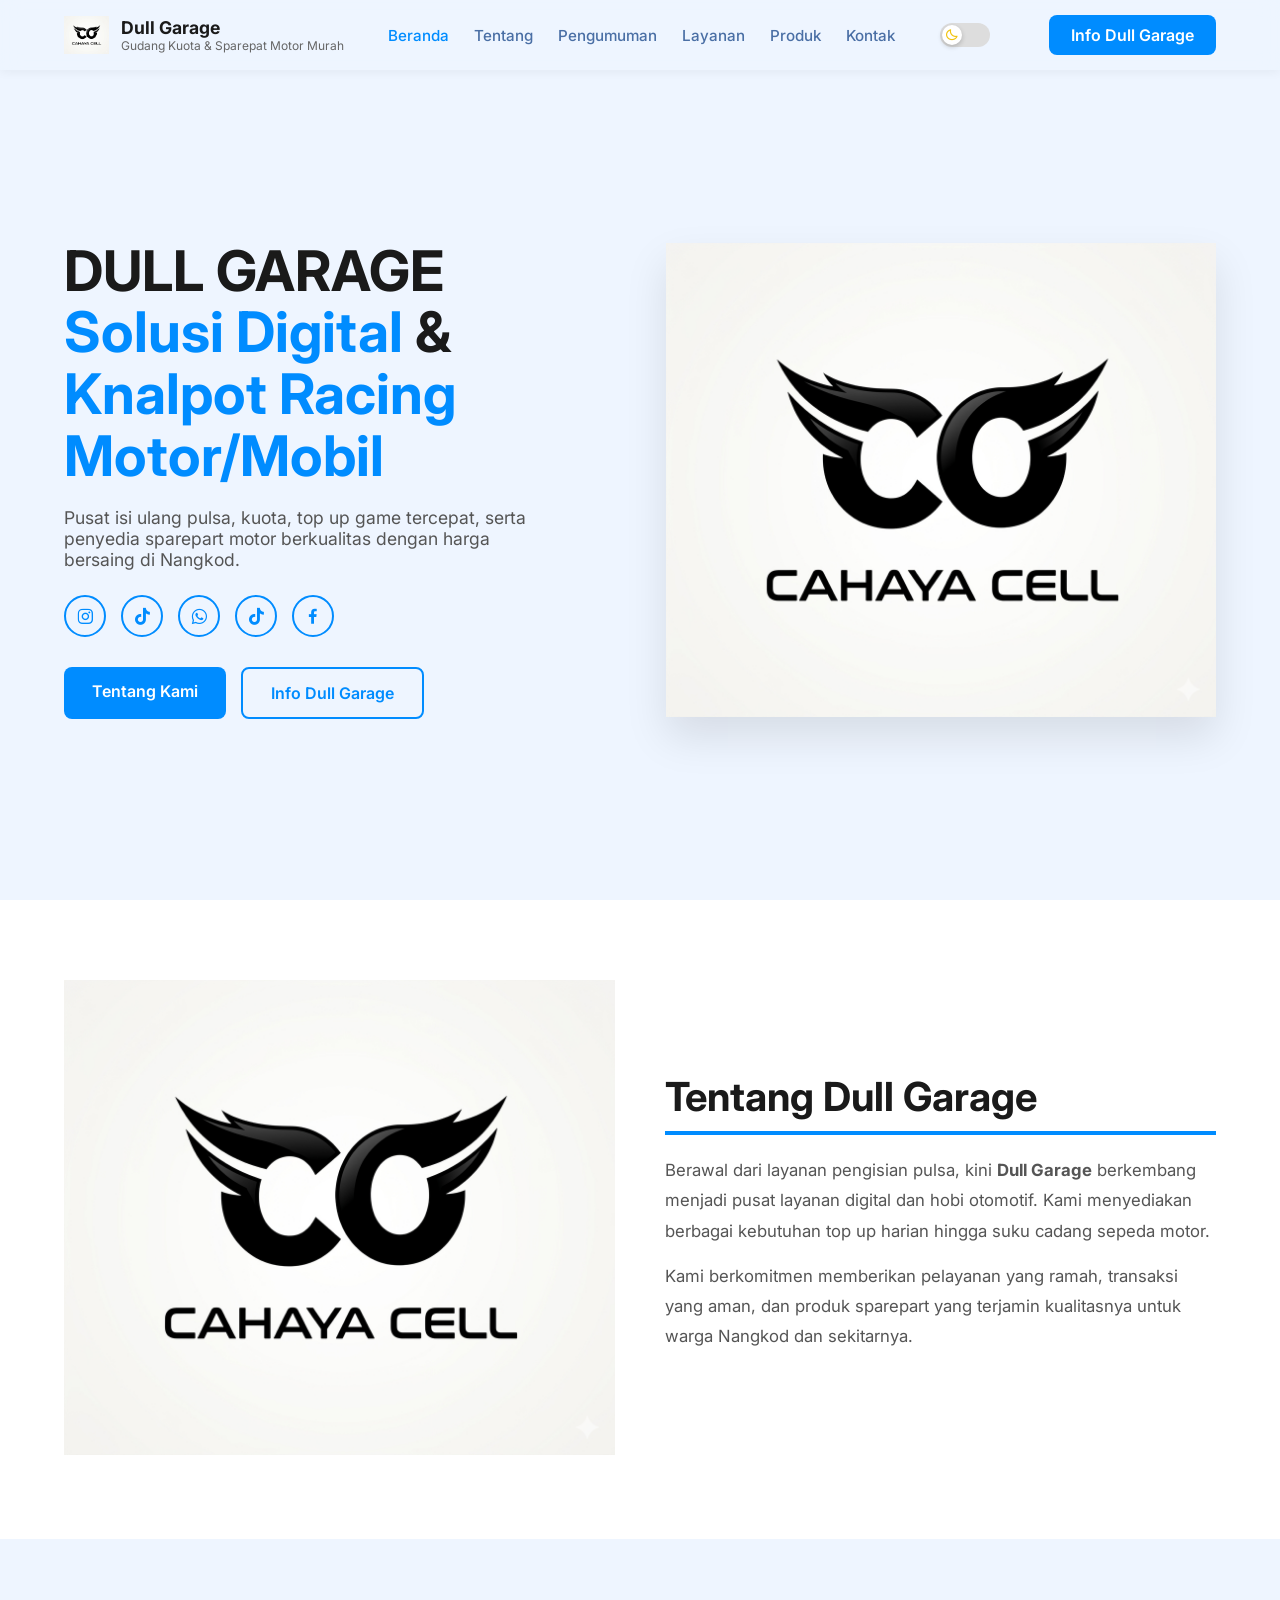
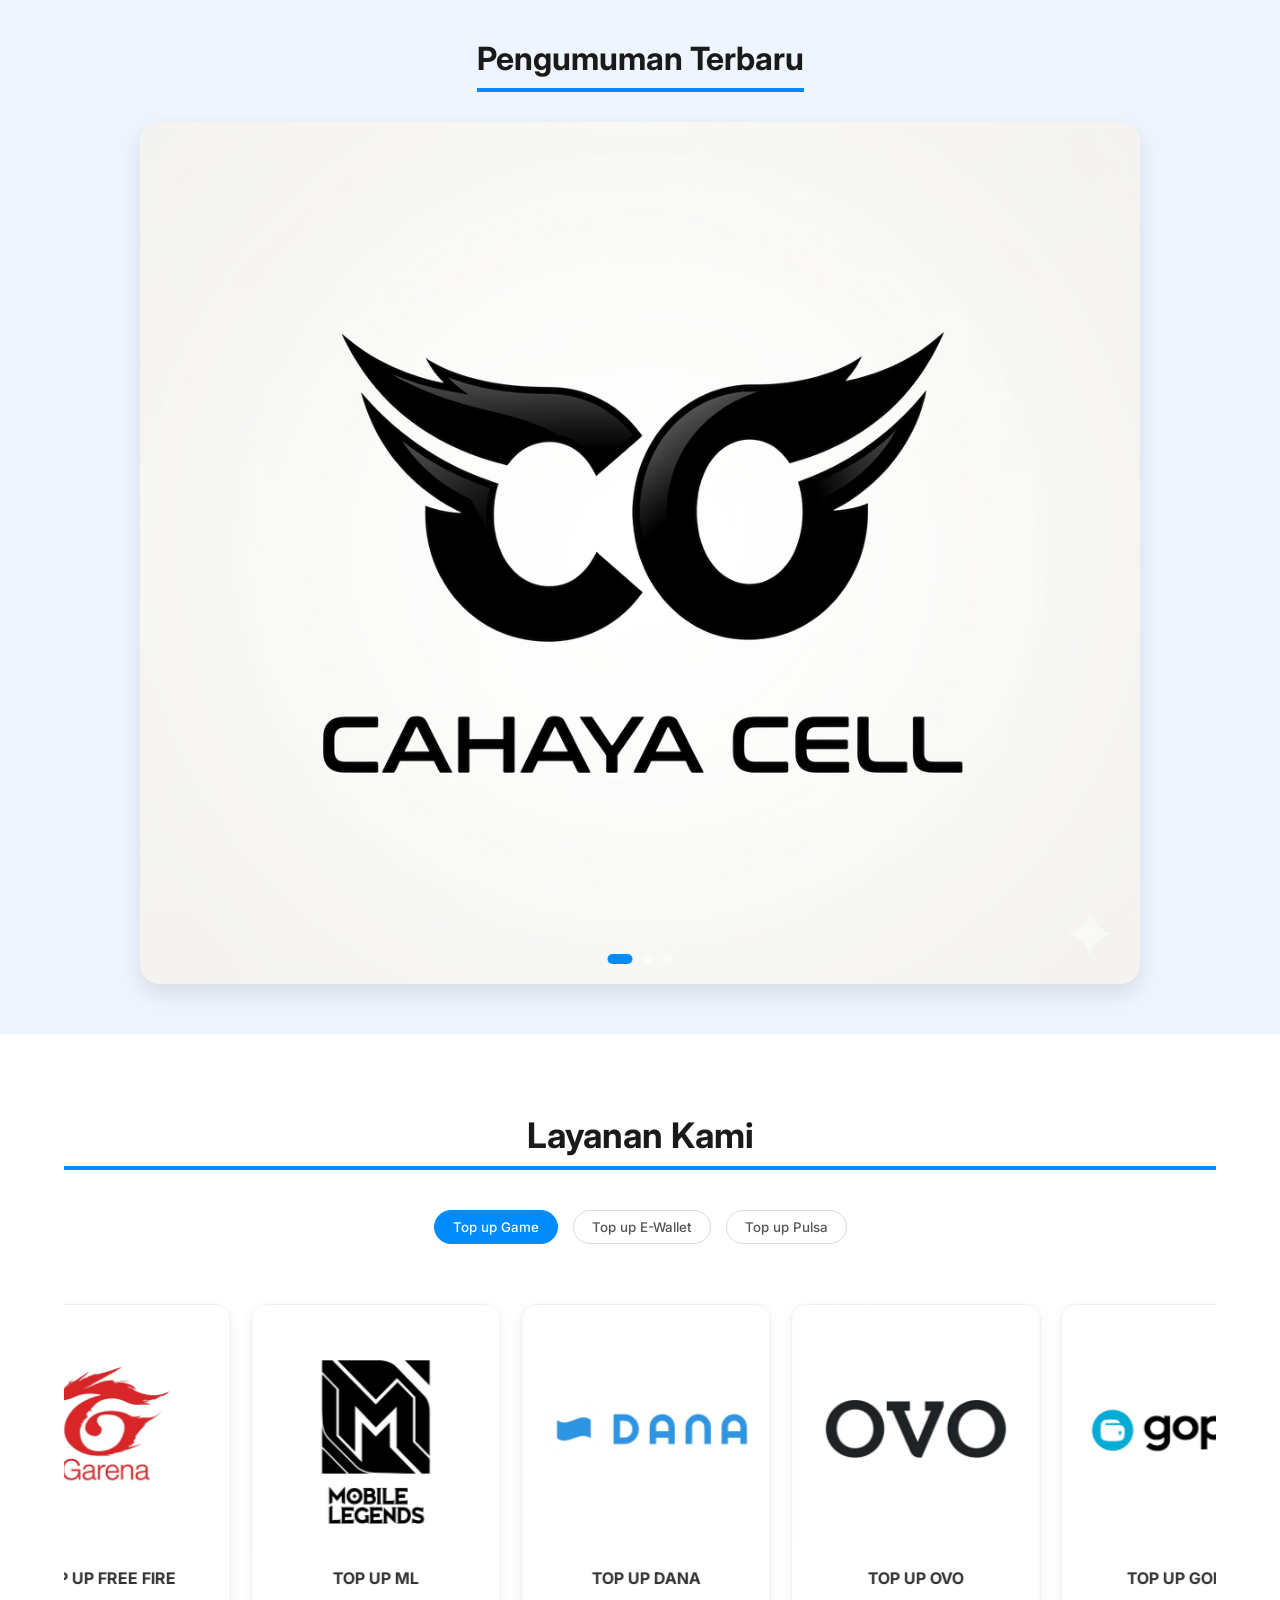
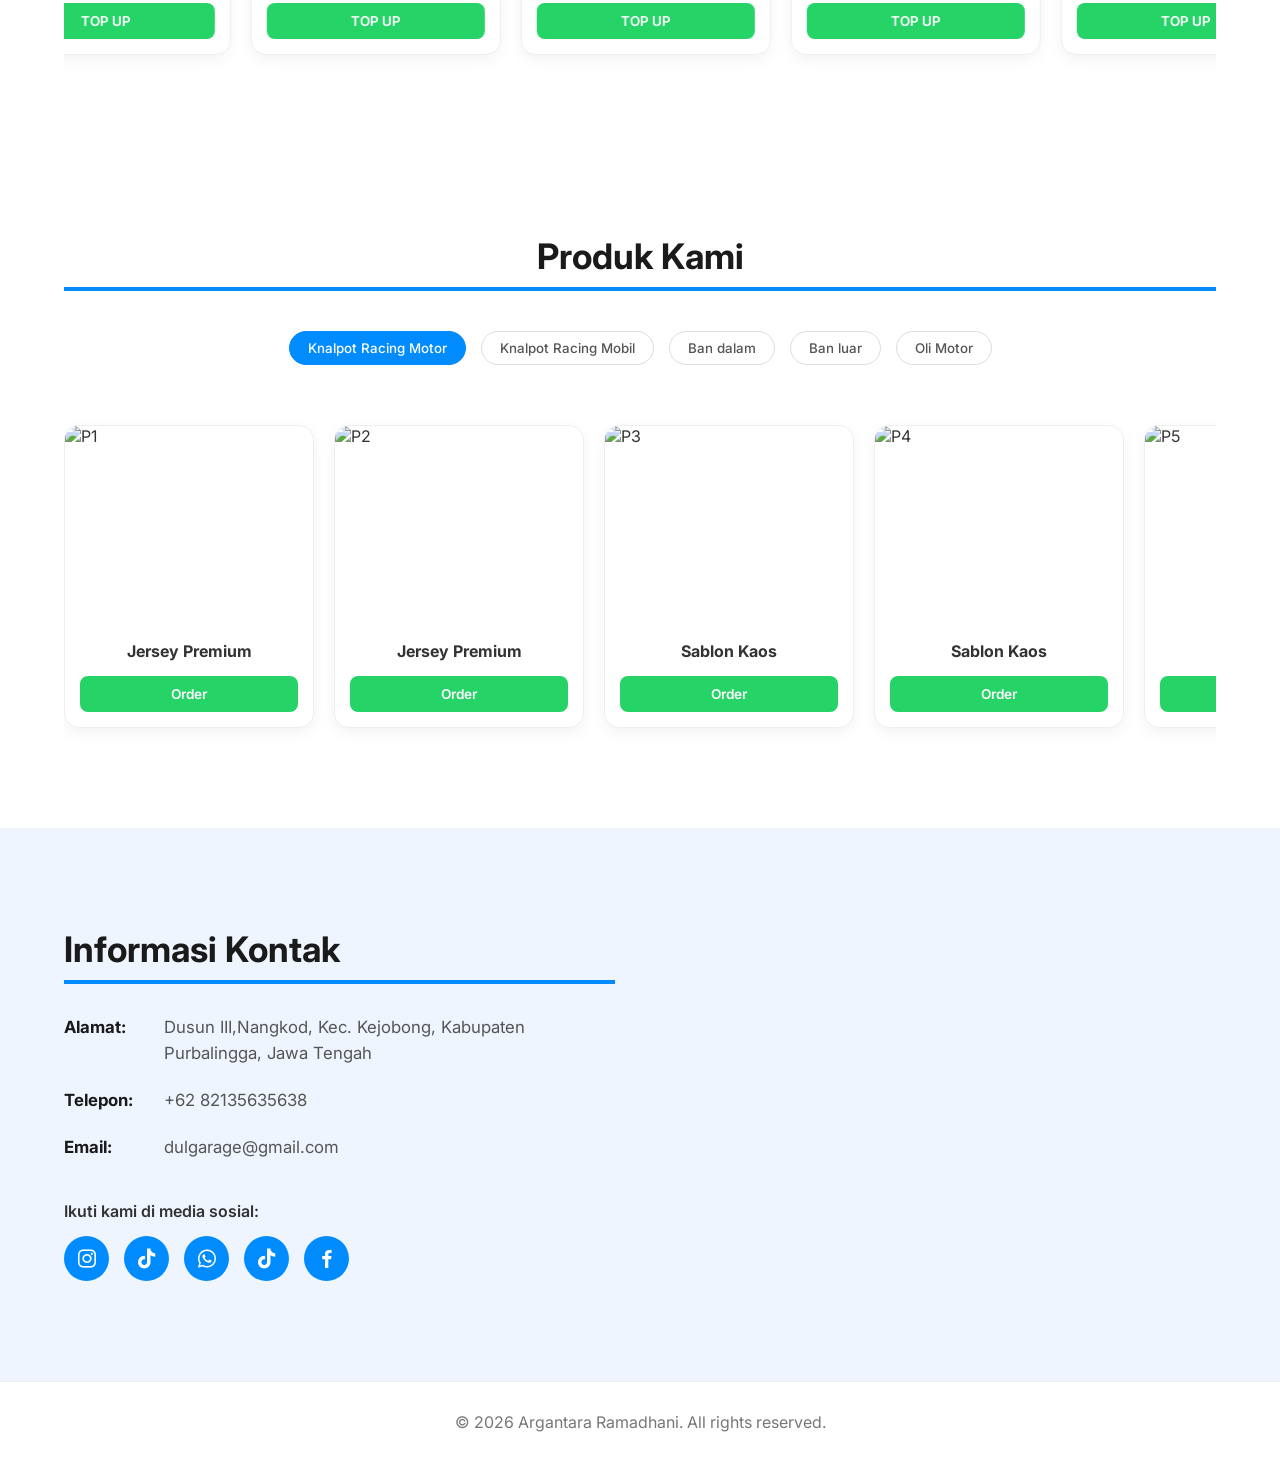
==== index.html @ ddc9682e "Add files via upload" ====
<!doctype html>
<html lang="id">
  <head>
    <meta charset="UTF-8" />
    <meta name="viewport" content="width=device-width, initial-scale=1.0" />
    <title>Dull Garage</title>
    <link rel="stylesheet" href="style.css" />
    <link rel="icon" href="img/logo-cc.png" />
    <link
      href="https://unpkg.com/boxicons@2.1.4/css/boxicons.min.css"
      rel="stylesheet"
    />
    <link
      href="https://fonts.googleapis.com/css2?family=Inter:wght@400;600;700&display=swap"
      rel="stylesheet"
    />
  </head>
  <body>
    <header class="header">
      <nav class="navbar">
        <div class="logo-section">
          <img src="img/logo-cc.png" alt="Logo" class="logo" />
          <div class="logo-text">
            <h1>Dull Garage</h1>
            <p>Gudang Kuota & Sparepat Motor Murah</p>
          </div>
        </div>

        <ul class="nav-links">
          <li><a href="#beranda" class="active">Beranda</a></li>
          <li><a href="#tentang">Tentang</a></li>
          <li><a href="#pengumuman">Pengumuman</a></li>
          <li><a href="#layanan">Layanan</a></li>
          <li><a href="#produk">Produk</a></li>
          <li><a href="#kontak">Kontak</a></li>
        </ul>
        <div class="theme-switch" id="theme-toggle">
          <i class="bx bx-moon moon-icon"></i>
          <i class="bx bx-sun sun-icon"></i>
        </div>
        <a href="#pengumuman" class="btn-spmb">Info Dull Garage</a>
        <div class="menu-icon"><i class="bx bx-menu"></i></div>
      </nav>
    </header>

    <main>
      <section id="beranda" class="hero">
        <div class="hero-content">
          <h2>
            DULL GARAGE <br />
            <span>Solusi Digital</span> & <br />
            <span>Knalpot Racing Motor/Mobil</span>
          </h2>
          <p>
            Pusat isi ulang pulsa, kuota, top up game tercepat, serta penyedia 
            sparepart motor berkualitas dengan harga bersaing di Nangkod.
          </p>

          <div class="home-sci">
            <a href="https://www.instagram.com/dull_garage07"
              ><i class="bx bxl-instagram"></i
            ></a>
            <a href="https://www.tiktok.com/@toko_bandull"
              ><i class="bx bxl-tiktok"></i
            ></a>
            <a href="https://wa.me/6285259497143"
              ><i class="bx bxl-whatsapp"></i
            ></a>
            <a href="https://www.tiktok.com/@tokosparepartdankanlpot"
              ><i class="bx bxl-tiktok"></i
            ></a>
            <a href="#"><i class="bx bxl-facebook"></i></a>
          </div>

          <div class="hero-btns">
            <a
              href="#tentang"
              class="btn-primary"
              style="text-decoration: none; display: inline-block"
              >Tentang Kami</a
            >
            <a
              href="#pengumuman"
              class="btn-outline"
              style="text-decoration: none; display: inline-block"
              >Info Dull Garage</a
            >
          </div>
        </div>
        <div class="hero-image">
          <img src="img/logo-cc.png" alt="Background Mayo" />
        </div>
      </section>

      <section id="tentang" class="about">
        <div class="about-container">
          <div class="about-img">
            <img src="img/logo-cc.png" alt="Tentang Mayo Store" />
          </div>
          <div class="about-text">
            <h3>Tentang Dull Garage</h3>
            <p>
              Berawal dari layanan pengisian pulsa, kini <strong>Dull Garage</strong> 
              berkembang menjadi pusat layanan digital dan hobi otomotif. Kami menyediakan 
              berbagai kebutuhan top up harian hingga suku cadang sepeda motor.
            </p>
            <p>
              Kami berkomitmen memberikan pelayanan yang ramah, transaksi yang aman, 
              dan produk sparepart yang terjamin kualitasnya untuk warga Nangkod dan sekitarnya.
            </p>
          </div>
        </div>
      </section>

      <section id="pengumuman" class="announcement">
        <div class="announcement-title">
          <h3>Pengumuman Terbaru</h3>
        </div>
        <div class="slider-container">
          <div class="slider-wrapper">
            <div class="slide">
              <img src="img/logo-cc.png" alt="Pengumuman 1" />
            </div>
            <div class="slide">
              <img src="img/logo-cc.png" alt="Pengumuman 2" />
            </div>
            <div class="slide">
              <img src="img/logo-cc.png" alt="Pengumuman 3" />
            </div>
          </div>
          <div class="slider-dots">
            <span class="dot active"></span>
            <span class="dot"></span>
            <span class="dot"></span>
          </div>
        </div>
      </section>

      <section id="layanan" class="products">
        <div class="product-title">
          <h3>Layanan Kami</h3>
        </div>

        <div class="product-nav">
          <button class="prod-link active">Top up Game</button>
          <button class="prod-link">Top up E-Wallet</button>
          <button class="prod-link">Top up Pulsa</button>
        </div>

        <div class="product-slider-container">
          <div class="product-wrapper" id="productWrapper">
            <div class="product-card">
              <div class="product-img">
                <img src="img/logo-ff.png" alt="Layanan1" />
              </div>
              <div class="product-info">
                <h4>TOP UP FREE FIRE</h4>
                <a href="top-up/top-up.html" class="btn-order"
                  >TOP UP</a
                >
              </div>
            </div>
            <div class="product-card">
              <div class="product-img">
                <img src="img/logo-ml.png" alt="Layanan2" />
              </div>
              <div class="product-info">
                <h4>TOP UP ML</h4>
                <a href="top-up/top-up.html" class="btn-order"
                  >TOP UP</a
                >
              </div>
            </div>
            <div class="product-card">
              <div class="product-img">
                <img src="img/logo-dana.png" alt="Layanan3" />
              </div>
              <div class="product-info">
                <h4>TOP UP DANA</h4>
                <a href="top-up/top-up.html" class="btn-order"
                  >TOP UP</a
                >
              </div>
            </div>
            <div class="product-card">
              <div class="product-img">
                <img src="img/logo-ovo.png" alt="Layanan4" />
              </div>
              <div class="product-info">
                <h4>TOP UP OVO</h4>
                <a href="top-up/top-up.html" class="btn-order"
                  >TOP UP</a
                >
              </div>
            </div>
            <div class="product-card">
              <div class="product-img">
                <img src="img/logo-gopay.png" alt="Layanan5" />
              </div>
              <div class="product-info">
                <h4>TOP UP GOPAY</h4>
                <a href="top-up/top-up.html" class="btn-order"
                  >TOP UP</a
                >
              </div>
            </div>
            <div class="product-card">
              <div class="product-img">
                <img src="img/logo-pulsa.png" alt="Layanan5" />
              </div>
              <div class="product-info">
                <h4>TOP UP PULSA</h4>
                <a href="top-up/top-up.html" class="btn-order"
                  >TOP UP</a
                >
              </div>
            </div>
          </div>
        </div>
      </section>

      <section id="produk" class="products">
        <div class="product-title">
          <h3>Produk Kami</h3>
        </div>

        <div class="product-nav">
          <button class="prod-link active">Knalpot Racing Motor</button>
          <button class="prod-link">Knalpot Racing Mobil</button>
          <button class="prod-link">Ban dalam</button>
          <button class="prod-link">Ban luar</button>
          <button class="prod-link">Oli Motor</button>
        </div>

        <div class="product-slider-container">
          <div class="product-wrapper" id="productWrapper">
            <div class="product-card">
              <div class="product-img">
                <img src="img/jersey-1.jpeg" alt="P1" />
              </div>
              <div class="product-info">
                <h4>Jersey Premium</h4>
                <a href="https://wa.me/6285259497143" class="btn-order"
                  >Order</a
                >
              </div>
            </div>
            <div class="product-card">
              <div class="product-img">
                <img src="img/jersey-2.jpeg" alt="P2" />
              </div>
              <div class="product-info">
                <h4>Jersey Premium</h4>
                <a href="https://wa.me/6285259497143" class="btn-order"
                  >Order</a
                >
              </div>
            </div>
            <div class="product-card">
              <div class="product-img">
                <img src="img/kaos-1.jpeg" alt="P3" />
              </div>
              <div class="product-info">
                <h4>Sablon Kaos</h4>
                <a href="https://wa.me/6285259497143" class="btn-order"
                  >Order</a
                >
              </div>
            </div>
            <div class="product-card">
              <div class="product-img">
                <img src="img/kaos-2.jpeg" alt="P4" />
              </div>
              <div class="product-info">
                <h4>Sablon Kaos</h4>
                <a href="https://wa.me/6285259497143" class="btn-order"
                  >Order</a
                >
              </div>
            </div>
            <div class="product-card">
              <div class="product-img">
                <img src="img/poster-1.jpeg" alt="P5" />
              </div>
              <div class="product-info">
                <h4>Edit Poster</h4>
                <a href="https://wa.me/6285259497143" class="btn-order"
                  >Order</a
                >
              </div>
            </div>
          </div>
        </div>
      </section>

      <section id="kontak" class="contact">
        <div class="contact-container">
          <div class="contact-info">
            <h3>Informasi Kontak</h3>
            <div class="info-grid">
              <div class="info-item">
                <span class="label">Alamat:</span>
                <span class="desc"
                  >Dusun III,Nangkod, Kec. Kejobong, Kabupaten Purbalingga, Jawa Tengah</span
                >
              </div>
              <div class="info-item">
                <span class="label">Telepon:</span>
                <span class="desc">+62 82135635638</span>
              </div>
              <div class="info-item">
                <span class="label">Email:</span>
                <span class="desc">dulgarage@gmail.com</span>
              </div>
            </div>

            <div class="contact-social">
              <p>Ikuti kami di media sosial:</p>
              <div class="social-links">
                <a href="https://www.instagram.com/dull_garage07"
                  ><i class="bx bxl-instagram"></i
                ></a>
                <a href="https://www.tiktok.com/@toko_bandull"
                  ><i class="bx bxl-tiktok"></i
                ></a>
                <a href="https://wa.me/6285259497143"
                  ><i class="bx bxl-whatsapp"></i
                ></a>
                <a href="https://www.tiktok.com/@tokosparepartdankanlpot"
                  ><i class="bx bxl-tiktok"></i
                ></a>
                <a href="#"><i class="bx bxl-facebook"></i></a>
              </div>
            </div>
          </div>

          <div class="contact-map">
            <iframe
              src="https://www.google.com/maps/embed?pb=!1m18!1m12!1m3!1d245.33847205376387!2d109.5319864674867!3d-7.380141099700997!2m3!1f0!2f0!3f0!3m2!1i1024!2i768!4f13.1!3m3!1m2!1s0x2e6555005623bab3%3A0xa676f20c120b4a32!2sCAHAYA%20CELL%20NANGKOD!5e1!3m2!1sid!2sid!4v1774603324003!5m2!1sid!2sid"
              width="100%"
              height="300"
              style="border: 0; border-radius: 15px"
              allowfullscreen=""
              loading="lazy"
            >
            </iframe>
          </div>
        </div>
      </section>

      <footer class="footer">
        <p>&copy; 2026 Argantara Ramadhani. All rights reserved.</p>
      </footer>
    </main>

    <script src="script.js"></script>
  </body>
</html>
---- style.css ----
:root {
  --main-color: #008cff;
  --bg-color: #eef5ff;
  --text-color: #333;
  --white: #ffffff;
}

* {
  margin: 0;
  padding: 0;
  box-sizing: border-box;
  font-family: "Inter", sans-serif;
  scroll-behavior: smooth;
}

body {
  background-color: var(--bg-color);
  color: var(--text-color);
  overflow-x: hidden;
}

.header {
  position: fixed;
  top: 0;
  left: 0;
  width: 100%;
  background: rgba(238, 245, 255, 0.95);
  backdrop-filter: blur(10px);
  z-index: 1000;
  box-shadow: 0 2px 10px rgba(0, 0, 0, 0.05);
}

.navbar {
  display: flex;
  justify-content: space-between;
  align-items: center;
  padding: 15px 5%;
}

.logo-section {
  display: flex;
  align-items: center;
  gap: 12px;
}

.logo {
  width: 45px;
}

.logo-text h1 {
  font-size: 1.1rem;
  color: #1a1a1a;
}
.logo-text p {
  font-size: 0.75rem;
  color: #666;
}

.nav-links {
  display: flex;
  list-style: none;
  gap: 25px;
}

.nav-links a {
  text-decoration: none;
  color: #4a6fa5;
  font-size: 0.95rem;
  font-weight: 500;
  transition: 0.3s;
}

.nav-links a:hover,
.nav-links a.active {
  color: var(--main-color);
}

.btn-spmb {
  background-color: var(--main-color);
  color: white;
  padding: 10px 22px;
  border-radius: 8px;
  text-decoration: none;
  font-weight: 600;
  transition: 0.3s;
}

.menu-icon {
  display: none;
  font-size: 30px;
  cursor: pointer;
}

.hero {
  display: flex;
  align-items: center;
  padding: 120px 5% 60px;
  min-height: 100vh;
  gap: 30px;
}

.hero-content {
  flex: 1;
}

.hero-content h2 {
  font-size: clamp(2rem, 5vw, 3.5rem);
  line-height: 1.1;
  color: #1a1a1a;
  margin-bottom: 20px;
}

.hero-content h2 span {
  color: var(--main-color);
}

.hero-content p {
  color: #555;
  margin-bottom: 25px;
  font-size: 1.1rem;
  max-width: 500px;
}

.home-sci {
  display: flex;
  gap: 15px;
  margin-bottom: 30px;
}

.home-sci a {
  display: inline-flex;
  justify-content: center;
  align-items: center;
  width: 42px;
  height: 42px;
  background: transparent;
  border: 2px solid var(--main-color);
  border-radius: 50%;
  font-size: 20px;
  color: var(--main-color);
  transition: 0.5s;
  text-decoration: none;
}

.home-sci a:hover {
  background: var(--main-color);
  color: var(--white);
  box-shadow: 0 0 15px var(--main-color);
}

.hero-btns {
  display: flex;
  gap: 15px;
}

.btn-primary,
.btn-outline {
  padding: 14px 28px;
  border-radius: 8px;
  cursor: pointer;
  font-weight: 600;
  transition: 0.3s;
}

.btn-primary {
  background: var(--main-color);
  color: white;
  border: none;
}

.btn-outline {
  background: transparent;
  border: 2px solid var(--main-color);
  color: var(--main-color);
}

.hero-image {
  flex: 1;
  display: flex;
  justify-content: flex-end;
  align-items: center;
}

.hero-image img {
  width: 100%;
  max-width: 550px;
  height: auto;
  object-fit: contain;
  box-shadow: 0 20px 40px rgba(0, 0, 0, 0.1);
  /* border-radius: 15px; */
}

@media (min-width: 1400px) {
  .hero-image img {
    max-width: 600px; 
  }
}

@media (max-width: 992px) {
  .hero-image {
    justify-content: center; 
    width: 100%;
    margin-top: 20px;
  }
  
  .hero-image img {
    max-width: 90%; 
  }
}
.about {
  padding: 80px 5%;
  background: var(--white);
}

.about-container {
  display: flex;
  align-items: center;
  gap: 50px;
  max-width: 1200px;
  margin: 0 auto;
}

.about-img {
  flex: 1;
}
.about-img img {
  width: 100%;
  height: auto;
  object-fit: cover;
  /* border-radius: 20px; */
}

.about-text {
  flex: 1;
}
.about-text h3 {
  font-size: 2.5rem;
  color: #1a1a1a;
  margin-bottom: 20px;
  position: relative;
}

.about-text h3::after {
  content: "";
  display: block;
  width: auto;
  height: 4px;
  background: var(--main-color);
  margin-top: 10px;
}

.about-text p {
  font-size: 1.05rem;
  line-height: 1.8;
  color: #555;
  margin-bottom: 15px;
}

.announcement {
  padding: 100px 5% 50px;
  background-color: var(--bg-color);
}

.announcement-title {
  text-align: center;
  margin-bottom: 30px;
}

.announcement-title h3 {
  font-size: 2rem;
  color: #1a1a1a;
  position: relative;
  display: inline-block;
}

.announcement-title h3::after {
  content: "";
  display: block;
  width: auto;
  height: 4px;
  background: var(--main-color);
  margin: 10px auto 0;
}

.slider-container {
  position: relative;
  max-width: 1000px;
  margin: 0 auto;
  overflow: hidden;
  border-radius: 20px;
  box-shadow: 0 10px 25px rgba(0, 0, 0, 0.1);
  cursor: grab;
}

.slider-container:active {
  cursor: grabbing;
}

.slider-wrapper {
  display: flex;
  transition: transform 0.5s ease-out;
}

.slide {
  min-width: 100%;
  user-select: none;
}

.slide img {
  width: 100%;
  height: auto;
  display: block;
  object-fit: cover;
}

.slider-dots {
  position: absolute;
  bottom: 20px;
  left: 50%;
  transform: translateX(-50%);
  display: flex;
  gap: 10px;
}

.dot {
  width: 10px;
  height: 10px;
  background: rgba(255, 255, 255, 0.5);
  border-radius: 50%;
  cursor: pointer;
  transition: 0.3s;
}

.dot.active {
  background: var(--main-color);
  width: 25px;
  border-radius: 10px;
}

.products {
  padding: 80px 5%;
  background-color: var(--white);
}

.product-title {
  text-align: center;
  margin-bottom: 40px;
}

.product-title h3 {
  font-size: 2.2rem;
  color: #1a1a1a;
}

.product-title h3::after {
  content: "";
  display: block;
  width: auto;
  height: 4px;
  background: var(--main-color);
  margin-top: 10px;
}

.product-nav {
  display: flex;
  justify-content: center;
  gap: 15px;
  flex-wrap: wrap;
  margin-bottom: 40px;
}

.prod-link {
  padding: 8px 18px;
  border: 1px solid #ddd;
  background: transparent;
  border-radius: 20px;
  cursor: pointer;
  font-weight: 500;
  transition: 0.3s;
  color: #555;
}

.prod-link.active,
.prod-link:hover {
  background: var(--main-color);
  color: white;
  border-color: var(--main-color);
}

.product-slider-container {
  overflow: hidden;
  width: 100%;
  position: relative;
  padding: 20px 0;
  cursor: grab;
}

.product-wrapper {
  display: flex;
  gap: 20px;
  width: max-content;
  will-change: transform;
  user-select: none;
  -webkit-user-drag: none;
}

.product-card {
  flex: 0 0 250px;
  background: var(--white);
  border-radius: 15px;
  box-shadow: 0 5px 15px rgba(0, 0, 0, 0.05);
  overflow: hidden;
  border: 1px solid #eee;
}

.product-wrapper.moving {
  transition: none;
}
.product-img {
  width: 100%;
  height: auto;
  min-height: 200px;
}

.product-img img {
  width: 100%;
  height: 100%;
  object-fit: cover;
  display: block;
}

.product-info {
  padding: 15px;
  text-align: center;
}

.product-info h4 {
  margin-bottom: 15px;
  font-size: 1rem;
  color: #333;
}

.btn-order {
  display: flex;
  align-items: center;
  justify-content: center;
  gap: 8px;
  background: #25d366;
  color: white;
  text-decoration: none;
  padding: 10px;
  border-radius: 8px;
  font-size: 0.85rem;
  font-weight: 600;
  transition: 0.3s;
}

.btn-order:hover {
  background: #128c7e;
  transform: translateY(-2px);
}

@media (max-width: 1200px) {
  .product-card {
    flex: 0 0 250px;
  }
}

@media (max-width: 768px) {
  .product-card {
    flex: 0 0 220px;
    margin-right: 10px;
  }

  .product-img {
    min-height: 180px;
  }

  .product-title h3 {
    font-size: 1.8rem;
  }

  .product-nav {
    gap: 10px;
  }

  .prod-link {
    font-size: 0.85rem;
    padding: 6px 14px;
  }
}

@media (max-width: 480px) {
  .product-card {
    flex: 0 0 200px;
  }

  .products {
    padding: 60px 3%;
  }
}
.contact {
  padding: 100px 5%;
  background-color: var(--bg-color);
}

.contact-container {
  max-width: 1200px;
  margin: 0 auto;
  display: grid;
  grid-template-columns: 1fr 1fr;
  gap: 50px;
  align-items: start;
}

.contact-info h3 {
  font-size: 2.2rem;
  color: #1a1a1a;
  margin-bottom: 30px;
  position: relative;
}

.contact-info h3::after {
  content: "";
  display: block;
  width: auto;
  height: 4px;
  background: var(--main-color);
  margin-top: 10px;
}

.info-grid {
  display: flex;
  flex-direction: column;
  gap: 20px;
}

.info-item {
  display: flex;
  align-items: flex-start;
  font-size: 1.05rem;
  line-height: 1.6;
}

.info-item .label {
  font-weight: 700;
  color: #1a1a1a;
  min-width: 100px; 
  flex-shrink: 0;
}

.info-item .desc {
  color: #555;
}

.contact-social {
  margin-top: 40px;
}

.contact-social p {
  font-weight: 600;
  margin-bottom: 15px;
}

.social-links {
  display: flex;
  gap: 15px;
}

.social-links a {
  font-size: 24px;
  color: var(--white);
  background: var(--main-color);
  width: 45px;
  height: 45px;
  display: flex;
  align-items: center;
  justify-content: center;
  border-radius: 50%;
  transition: 0.3s;
  text-decoration: none;
}

.social-links a:hover {
  transform: translateY(-5px);
  box-shadow: 0 5px 15px rgba(255, 0, 0, 0.3);
}

.footer {
  padding: 30px 5%;
  text-align: center;
  background: var(--white);
  color: #777;
  border-top: 1px solid #eee;
}

@media (max-width: 992px) {
  .contact-container {
    grid-template-columns: 1fr;
  }

  .contact-map {
    order: 1;
  }
}

@media (max-width: 992px) {
  .btn-spmb {
    display: none;
  }
  .menu-icon {
    display: block;
  }

  .nav-links {
    display: flex;
    flex-direction: column;
    position: absolute;
    top: 100%; 
    left: 0;
    width: 100%;
    background: rgba(238, 245, 255, 0.98);
    backdrop-filter: blur(10px);
    gap: 0;
    text-align: center;
    max-height: 0; 
    overflow: hidden;
    transition: max-height 0.4s ease-in-out;
    box-shadow: 0 10px 10px rgba(0, 0, 0, 0.05);
  }

  .nav-links.active {
    max-height: 500px;
    padding-bottom: 20px;
  }

  .nav-links li {
    width: 100%;
  }

  .nav-links a {
    display: block;
    padding: 15px 0;
    border-bottom: 1px solid rgba(0, 0, 0, 0.05);
  }

  .hero,
  .about-container {
    flex-direction: column;
    text-align: center;
  }
  .hero-content,
  .about-text {
    display: flex;
    flex-direction: column;
    align-items: center;
  }
  .home-sci,
  .hero-btns {
    justify-content: center;
  }
  .hero-image {
    order: -1;
  }
}

[data-theme="dark"] {
    --bg-color: #121212;
    --text-color: #e0e0e0;
    --white: #1e1e1e;
    --header-bg: rgba(18, 18, 18, 0.95);
    --card-border: #333;
}

.theme-switch {
    width: 50px;
    height: 24px;
    background: #ddd;
    border-radius: 20px;
    position: relative;
    cursor: pointer;
    display: flex;
    align-items: center;
    justify-content: space-between;
    padding: 0 5px;
    transition: 0.3s;
    margin-right: 15px; 
}

.theme-switch i {
    font-size: 14px;
    z-index: 1;
    transition: 0.3s;
}

.sun-icon { color: #f1c40f; opacity: 0; }
.moon-icon { color: #f1c40f; }

.theme-switch::before {
    content: '';
    position: absolute;
    width: 20px;
    height: 20px;
    background: white;
    border-radius: 50%;
    top: 2px;
    left: 2px;
    transition: 0.3s;
    box-shadow: 0 2px 5px rgba(0,0,0,0.2);
}

[data-theme="dark"] .theme-switch { background: var(--main-color); }
[data-theme="dark"] .theme-switch::before { left: 28px; }
[data-theme="dark"] .sun-icon { opacity: 1; }
[data-theme="dark"] .moon-icon { opacity: 0; }

[data-theme="dark"] .header { background: var(--header-bg); }
[data-theme="dark"] .logo-text h1, 
[data-theme="dark"] .hero-content h2,
[data-theme="dark"] .about-text h3,
[data-theme="dark"] .announcement-title h3,
[data-theme="dark"] .product-title h3,
[data-theme="dark"] .contact-info h3,
[data-theme="dark"] .product-info h4 { color: #fff; }

[data-theme="dark"] .hero-content p,
[data-theme="dark"] .about-text p,
[data-theme="dark"] .info-item .desc,
[data-theme="dark"] .footer { color: #bbb; }

[data-theme="dark"] .product-card { background: #252525; border-color: #333; }
[data-theme="dark"] .prod-link { color: #ccc; border-color: #444; }

[data-theme="dark"] .info-item .label {
    color: #ffffff; 
}

[data-theme="dark"] .info-item .desc {
    color: #cccccc; 
}

@media (max-width: 992px) {
    [data-theme="dark"] .nav-links {
        background: rgba(30, 30, 30, 0.98); 
        box-shadow: 0 10px 10px rgba(0, 0, 0, 0.3);
    }

    [data-theme="dark"] .nav-links a {
        color: #e0e0e0;
        border-bottom: 1px solid rgba(255, 255, 255, 0.05);
    }
    
    [data-theme="dark"] .menu-icon {
        color: #ffffff; 
    }
}

[data-theme="dark"] .logo-text p {
    color: #aaa;
}


@media (max-width: 992px) {
    .theme-switch { margin-right: 10px; }
}
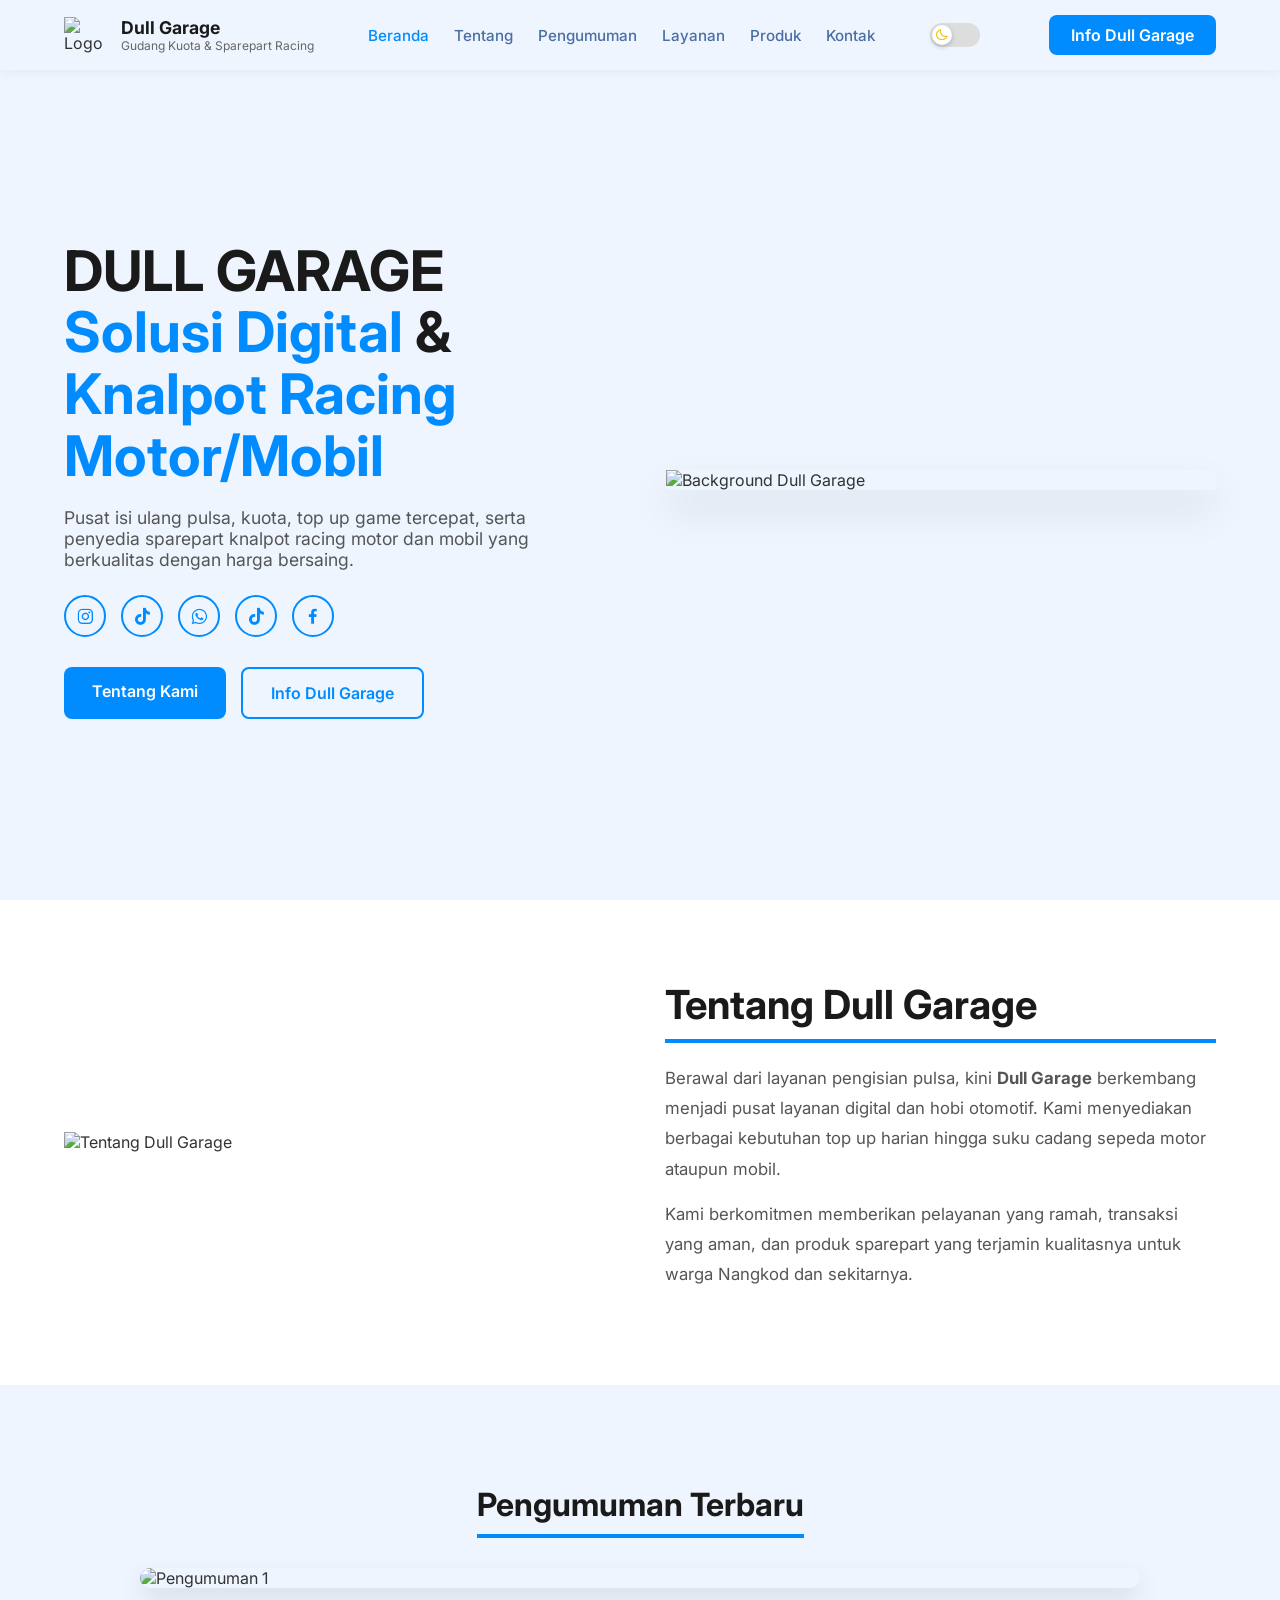
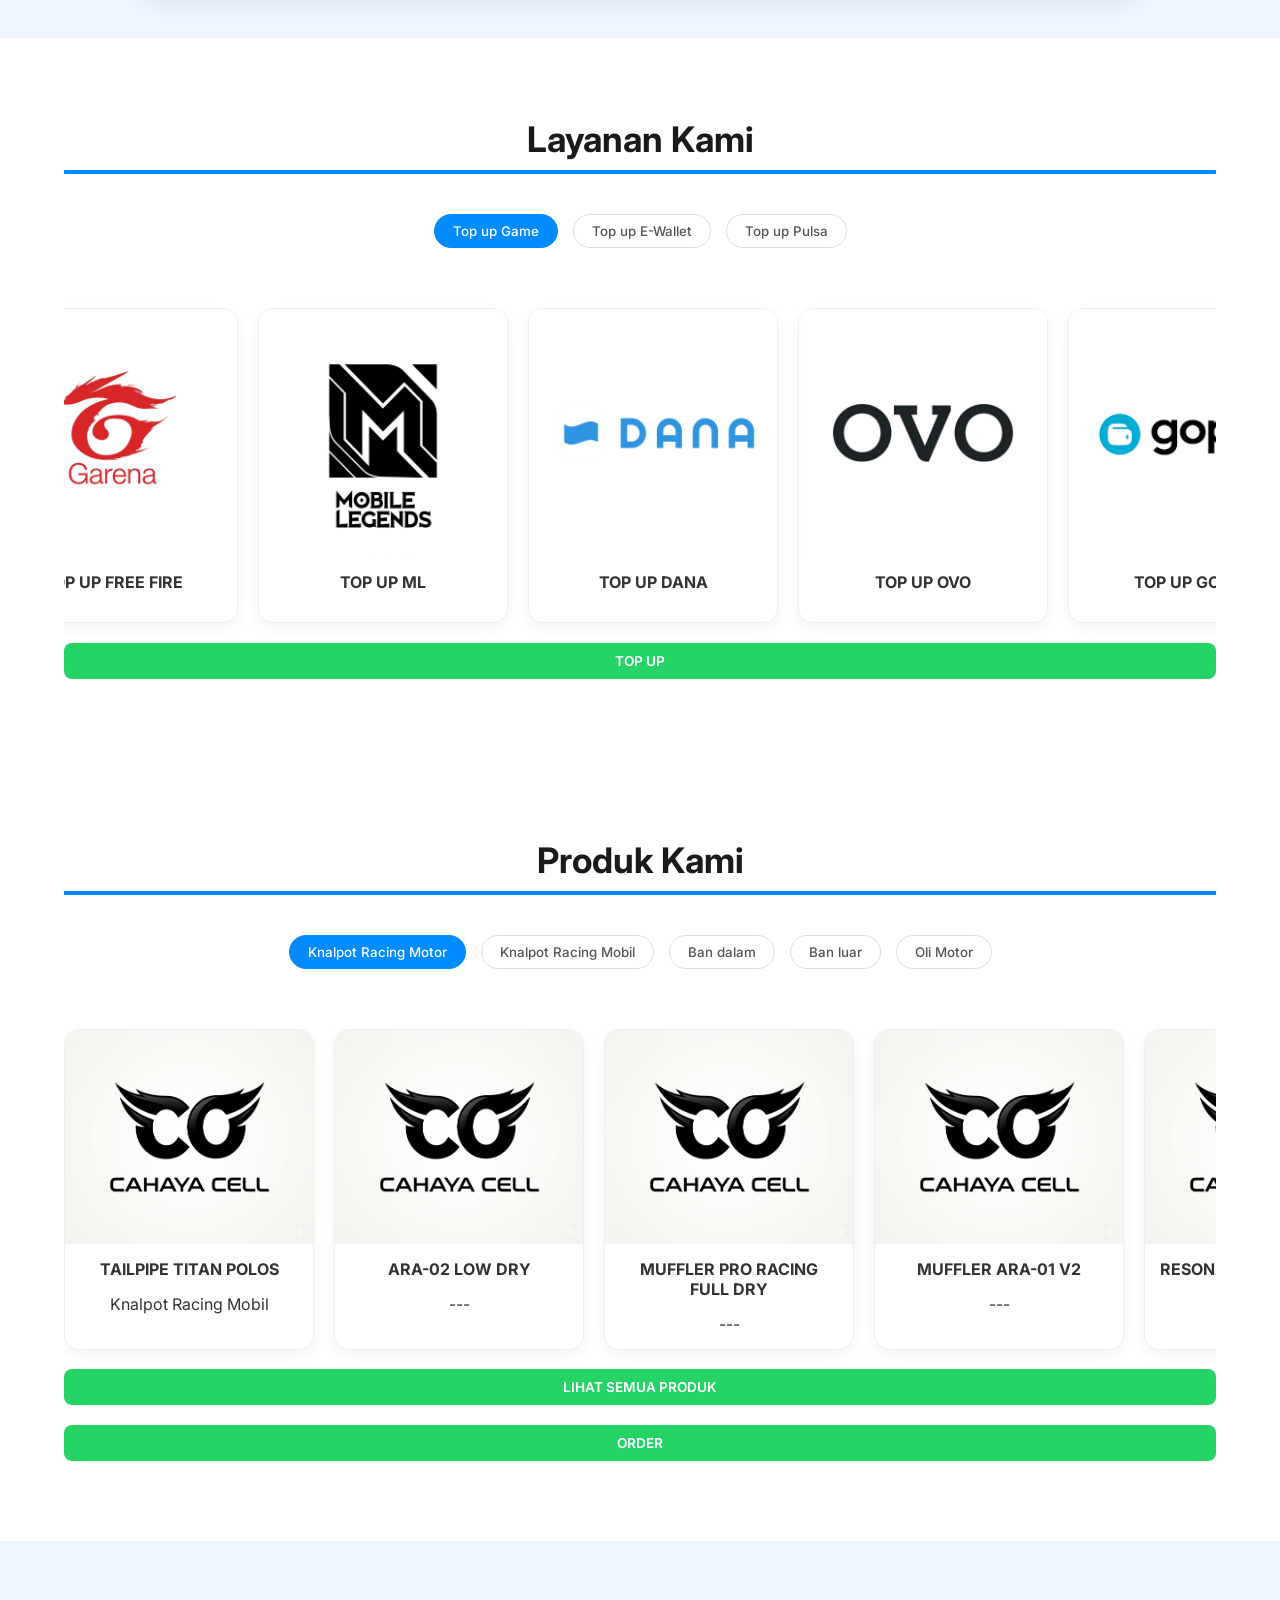
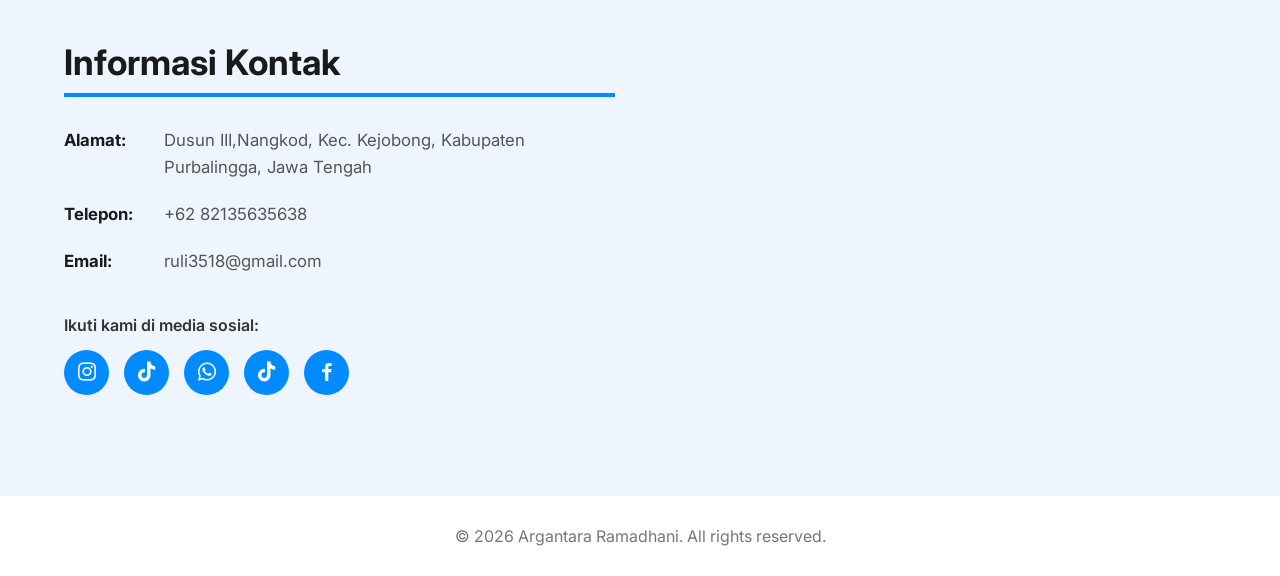
==== commit 5d083c2d: "Add files via upload" ====
--- a/index.html
+++ b/index.html
@@ -5,7 +5,7 @@
     <meta name="viewport" content="width=device-width, initial-scale=1.0" />
     <title>Dull Garage</title>
     <link rel="stylesheet" href="style.css" />
-    <link rel="icon" href="img/logo-cc.png" />
+    <link rel="icon" href="img/logo-dullgarage.png" />
     <link
       href="https://unpkg.com/boxicons@2.1.4/css/boxicons.min.css"
       rel="stylesheet"
@@ -19,10 +19,10 @@
     <header class="header">
       <nav class="navbar">
         <div class="logo-section">
-          <img src="img/logo-cc.png" alt="Logo" class="logo" />
+          <img src="img/logo-dullgarage.png" alt="Logo" class="logo" />
           <div class="logo-text">
             <h1>Dull Garage</h1>
-            <p>Gudang Kuota & Sparepat Motor Murah</p>
+            <p>Gudang Kuota & Sparepart Racing</p>
           </div>
         </div>
 
@@ -53,7 +53,7 @@
           </h2>
           <p>
             Pusat isi ulang pulsa, kuota, top up game tercepat, serta penyedia 
-            sparepart motor berkualitas dengan harga bersaing di Nangkod.
+            sparepart knalpot racing motor dan mobil yang berkualitas dengan harga bersaing.
           </p>
 
           <div class="home-sci">
@@ -63,10 +63,10 @@
             <a href="https://www.tiktok.com/@toko_bandull"
               ><i class="bx bxl-tiktok"></i
             ></a>
-            <a href="https://wa.me/6285259497143"
+            <a href="https://wa.me/6282135635638"
               ><i class="bx bxl-whatsapp"></i
             ></a>
-            <a href="https://www.tiktok.com/@tokosparepartdankanlpot"
+            <a href="https://www.tiktok.com/@tokosparepartdanknalpot"
               ><i class="bx bxl-tiktok"></i
             ></a>
             <a href="#"><i class="bx bxl-facebook"></i></a>
@@ -88,21 +88,21 @@
           </div>
         </div>
         <div class="hero-image">
-          <img src="img/logo-cc.png" alt="Background Mayo" />
+          <img src="img/logo-dullgarage.png" alt="Background Dull Garage" />
         </div>
       </section>
 
       <section id="tentang" class="about">
         <div class="about-container">
           <div class="about-img">
-            <img src="img/logo-cc.png" alt="Tentang Mayo Store" />
+            <img src="img/logo-dullgarage.png" alt="Tentang Dull Garage" />
           </div>
           <div class="about-text">
             <h3>Tentang Dull Garage</h3>
             <p>
               Berawal dari layanan pengisian pulsa, kini <strong>Dull Garage</strong> 
               berkembang menjadi pusat layanan digital dan hobi otomotif. Kami menyediakan 
-              berbagai kebutuhan top up harian hingga suku cadang sepeda motor.
+              berbagai kebutuhan top up harian hingga suku cadang sepeda motor ataupun mobil.
             </p>
             <p>
               Kami berkomitmen memberikan pelayanan yang ramah, transaksi yang aman, 
@@ -119,18 +119,14 @@
         <div class="slider-container">
           <div class="slider-wrapper">
             <div class="slide">
-              <img src="img/logo-cc.png" alt="Pengumuman 1" />
+              <img src="img/logo-dullgarage.png" alt="Pengumuman 1" />
             </div>
             <div class="slide">
-              <img src="img/logo-cc.png" alt="Pengumuman 2" />
-            </div>
-            <div class="slide">
-              <img src="img/logo-cc.png" alt="Pengumuman 3" />
+              <img src="img/logo-dullgarage.png" alt="Pengumuman 2" />
             </div>
           </div>
           <div class="slider-dots">
             <span class="dot active"></span>
-            <span class="dot"></span>
             <span class="dot"></span>
           </div>
         </div>
@@ -155,9 +151,9 @@
               </div>
               <div class="product-info">
                 <h4>TOP UP FREE FIRE</h4>
-                <a href="top-up/top-up.html" class="btn-order"
-                  >TOP UP</a
-                >
+                <!-- <a href="top-up/top-up.html" class="btn-order"
+                  >TOP UP</a
+                > -->
               </div>
             </div>
             <div class="product-card">
@@ -166,9 +162,9 @@
               </div>
               <div class="product-info">
                 <h4>TOP UP ML</h4>
-                <a href="top-up/top-up.html" class="btn-order"
-                  >TOP UP</a
-                >
+                <!-- <a href="top-up/top-up.html" class="btn-order"
+                  >TOP UP</a
+                > -->
               </div>
             </div>
             <div class="product-card">
@@ -177,9 +173,9 @@
               </div>
               <div class="product-info">
                 <h4>TOP UP DANA</h4>
-                <a href="top-up/top-up.html" class="btn-order"
-                  >TOP UP</a
-                >
+                <!-- <a href="top-up/top-up.html" class="btn-order"
+                  >TOP UP</a
+                > -->
               </div>
             </div>
             <div class="product-card">
@@ -188,9 +184,9 @@
               </div>
               <div class="product-info">
                 <h4>TOP UP OVO</h4>
-                <a href="top-up/top-up.html" class="btn-order"
-                  >TOP UP</a
-                >
+                <!-- <a href="top-up/top-up.html" class="btn-order"
+                  >TOP UP</a
+                > -->
               </div>
             </div>
             <div class="product-card">
@@ -199,9 +195,9 @@
               </div>
               <div class="product-info">
                 <h4>TOP UP GOPAY</h4>
-                <a href="top-up/top-up.html" class="btn-order"
-                  >TOP UP</a
-                >
+                <!-- <a href="top-up/top-up.html" class="btn-order"
+                  >TOP UP</a
+                > -->
               </div>
             </div>
             <div class="product-card">
@@ -210,13 +206,14 @@
               </div>
               <div class="product-info">
                 <h4>TOP UP PULSA</h4>
-                <a href="top-up/top-up.html" class="btn-order"
-                  >TOP UP</a
-                >
-              </div>
-            </div>
-          </div>
-        </div>
+                <!-- <a href="top-up/top-up.html" class="btn-order"
+                  >TOP UP</a
+                > -->
+              </div>
+            </div>
+          </div>
+        </div>
+        <a href="top-up/top-up.html" class="btn-order">TOP UP</a>
       </section>
 
       <section id="produk" class="products">
@@ -236,61 +233,68 @@
           <div class="product-wrapper" id="productWrapper">
             <div class="product-card">
               <div class="product-img">
-                <img src="img/jersey-1.jpeg" alt="P1" />
-              </div>
-              <div class="product-info">
-                <h4>Jersey Premium</h4>
-                <a href="https://wa.me/6285259497143" class="btn-order"
-                  >Order</a
-                >
-              </div>
-            </div>
-            <div class="product-card">
-              <div class="product-img">
-                <img src="img/jersey-2.jpeg" alt="P2" />
-              </div>
-              <div class="product-info">
-                <h4>Jersey Premium</h4>
-                <a href="https://wa.me/6285259497143" class="btn-order"
-                  >Order</a
-                >
-              </div>
-            </div>
-            <div class="product-card">
-              <div class="product-img">
-                <img src="img/kaos-1.jpeg" alt="P3" />
-              </div>
-              <div class="product-info">
-                <h4>Sablon Kaos</h4>
-                <a href="https://wa.me/6285259497143" class="btn-order"
-                  >Order</a
-                >
-              </div>
-            </div>
-            <div class="product-card">
-              <div class="product-img">
-                <img src="img/kaos-2.jpeg" alt="P4" />
-              </div>
-              <div class="product-info">
-                <h4>Sablon Kaos</h4>
-                <a href="https://wa.me/6285259497143" class="btn-order"
-                  >Order</a
-                >
-              </div>
-            </div>
-            <div class="product-card">
-              <div class="product-img">
-                <img src="img/poster-1.jpeg" alt="P5" />
-              </div>
-              <div class="product-info">
-                <h4>Edit Poster</h4>
-                <a href="https://wa.me/6285259497143" class="btn-order"
-                  >Order</a
-                >
-              </div>
-            </div>
-          </div>
-        </div>
+                <img src="img/logo-cc.png" alt="P1" />
+              </div>
+              <div class="product-info">
+                <h4>TAILPIPE TITAN POLOS</h4>
+                <p>Knalpot Racing Mobil</p>
+                <!-- <a href="https://wa.me/6285259497143" class="btn-order"
+                  >Order</a
+                > -->
+              </div>
+            </div>
+            <div class="product-card">
+              <div class="product-img">
+                <img src="img/logo-cc.png" alt="P2" />
+              </div>
+              <div class="product-info">
+                <h4>ARA-02 LOW DRY</h4>
+                <p>---</p>
+                <!-- <a href="https://wa.me/6285259497143" class="btn-order"
+                  >Order</a
+                > -->
+              </div>
+            </div>
+            <div class="product-card">
+              <div class="product-img">
+                <img src="img/logo-cc.png" alt="P3" />
+              </div>
+              <div class="product-info">
+                <h4>MUFFLER PRO RACING FULL DRY</h4>
+                <p>---</p>
+                <!-- <a href="https://wa.me/6285259497143" class="btn-order"
+                  >Order</a
+                > -->
+              </div>
+            </div>
+            <div class="product-card">
+              <div class="product-img">
+                <img src="img/logo-cc.png" alt="P4" />
+              </div>
+              <div class="product-info">
+                <h4>MUFFLER ARA-01 V2</h4>
+                <p>---</p>
+                <!-- <a href="https://wa.me/6285259497143" class="btn-order"
+                  >Order</a
+                > -->
+              </div>
+            </div>
+            <div class="product-card">
+              <div class="product-img">
+                <img src="img/logo-cc.png" alt="P5" />
+              </div>
+              <div class="product-info">
+                <h4>RESONATOR STREAM SOFT</h4>
+                <p>---</p>
+                <!-- <a href="https://wa.me/6285259497143" class="btn-order"
+                  >Order</a
+                > -->
+              </div>
+            </div>
+          </div>
+        </div>
+        <a href="produk/list-produk.html" class="btn-order">LIHAT SEMUA PRODUK</a><br>
+        <a href="produk/produk.html" class="btn-order">ORDER</a>
       </section>
 
       <section id="kontak" class="contact">
@@ -310,7 +314,7 @@
               </div>
               <div class="info-item">
                 <span class="label">Email:</span>
-                <span class="desc">dulgarage@gmail.com</span>
+                <span class="desc">ruli3518@gmail.com</span>
               </div>
             </div>
 
@@ -323,10 +327,10 @@
                 <a href="https://www.tiktok.com/@toko_bandull"
                   ><i class="bx bxl-tiktok"></i
                 ></a>
-                <a href="https://wa.me/6285259497143"
+                <a href="https://wa.me/6282135635638"
                   ><i class="bx bxl-whatsapp"></i
                 ></a>
-                <a href="https://www.tiktok.com/@tokosparepartdankanlpot"
+                <a href="https://www.tiktok.com/@tokosparepartdanknalpot"
                   ><i class="bx bxl-tiktok"></i
                 ></a>
                 <a href="#"><i class="bx bxl-facebook"></i></a>
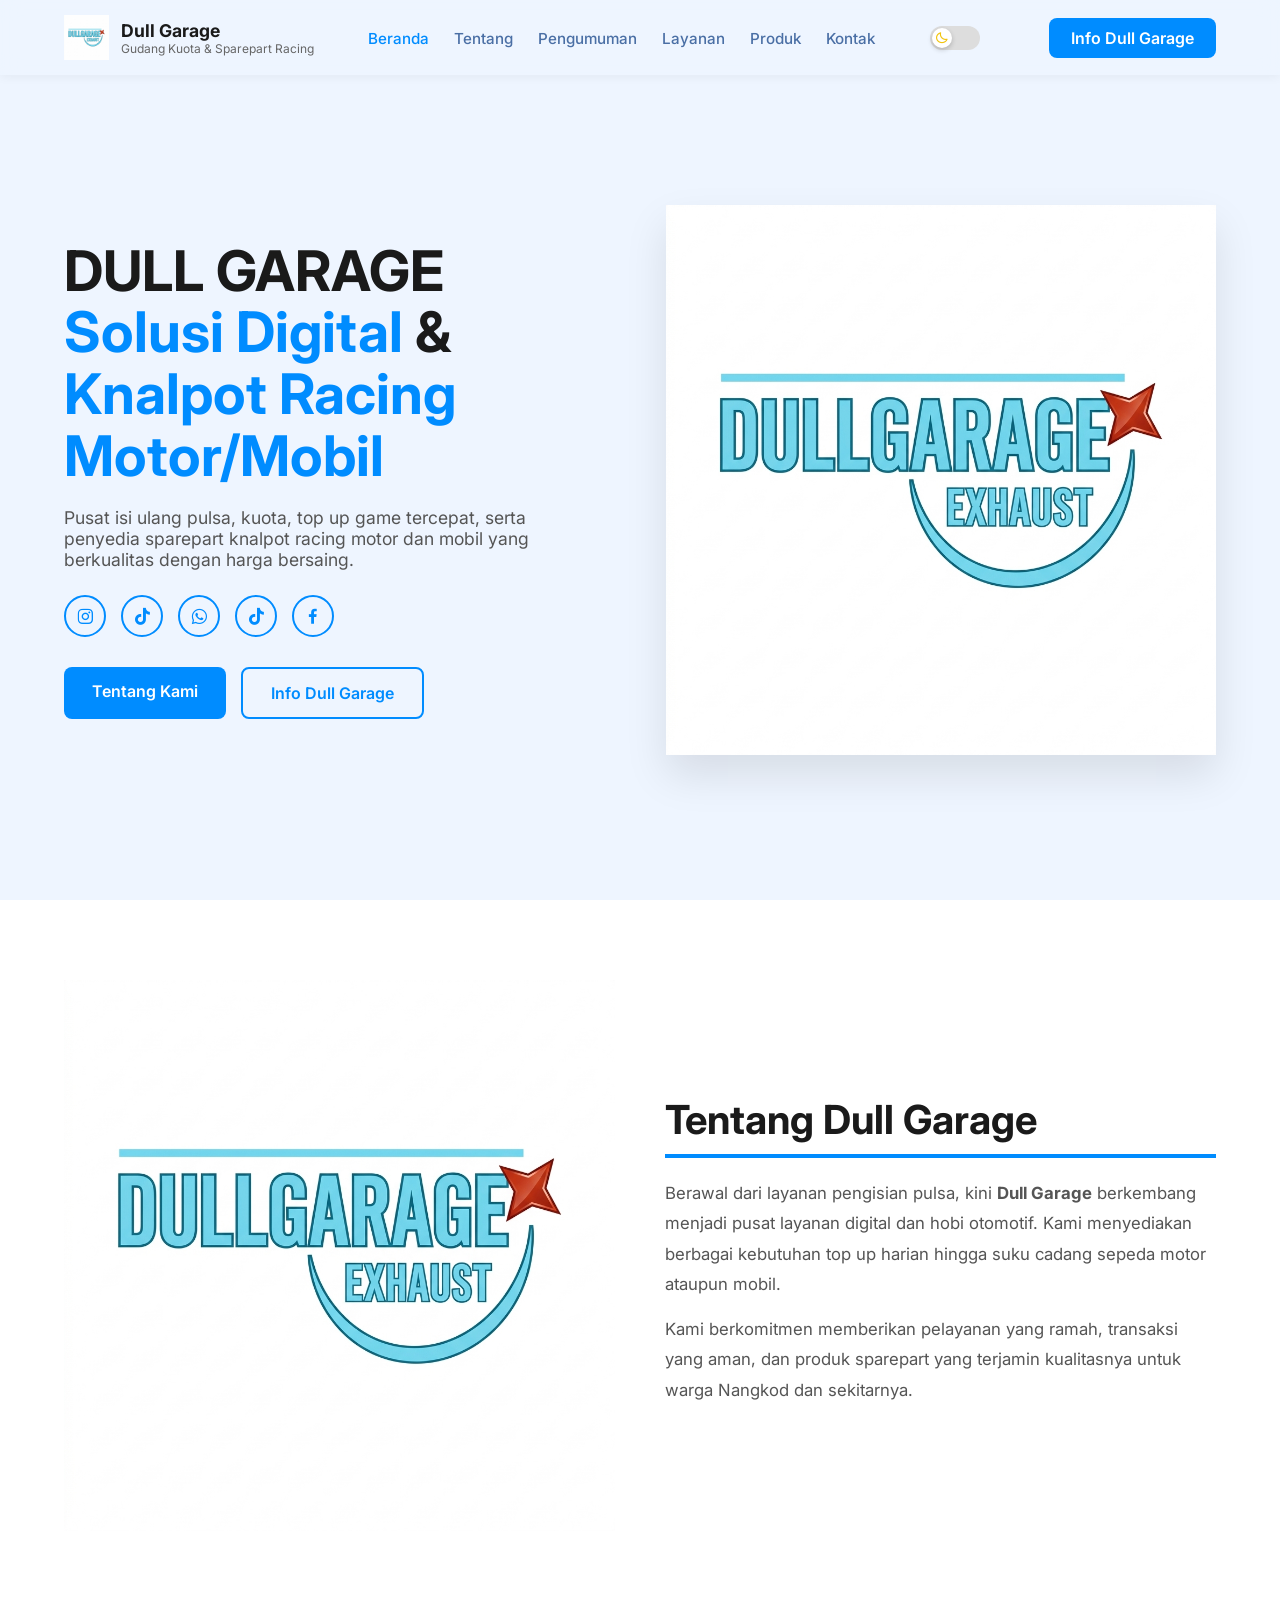
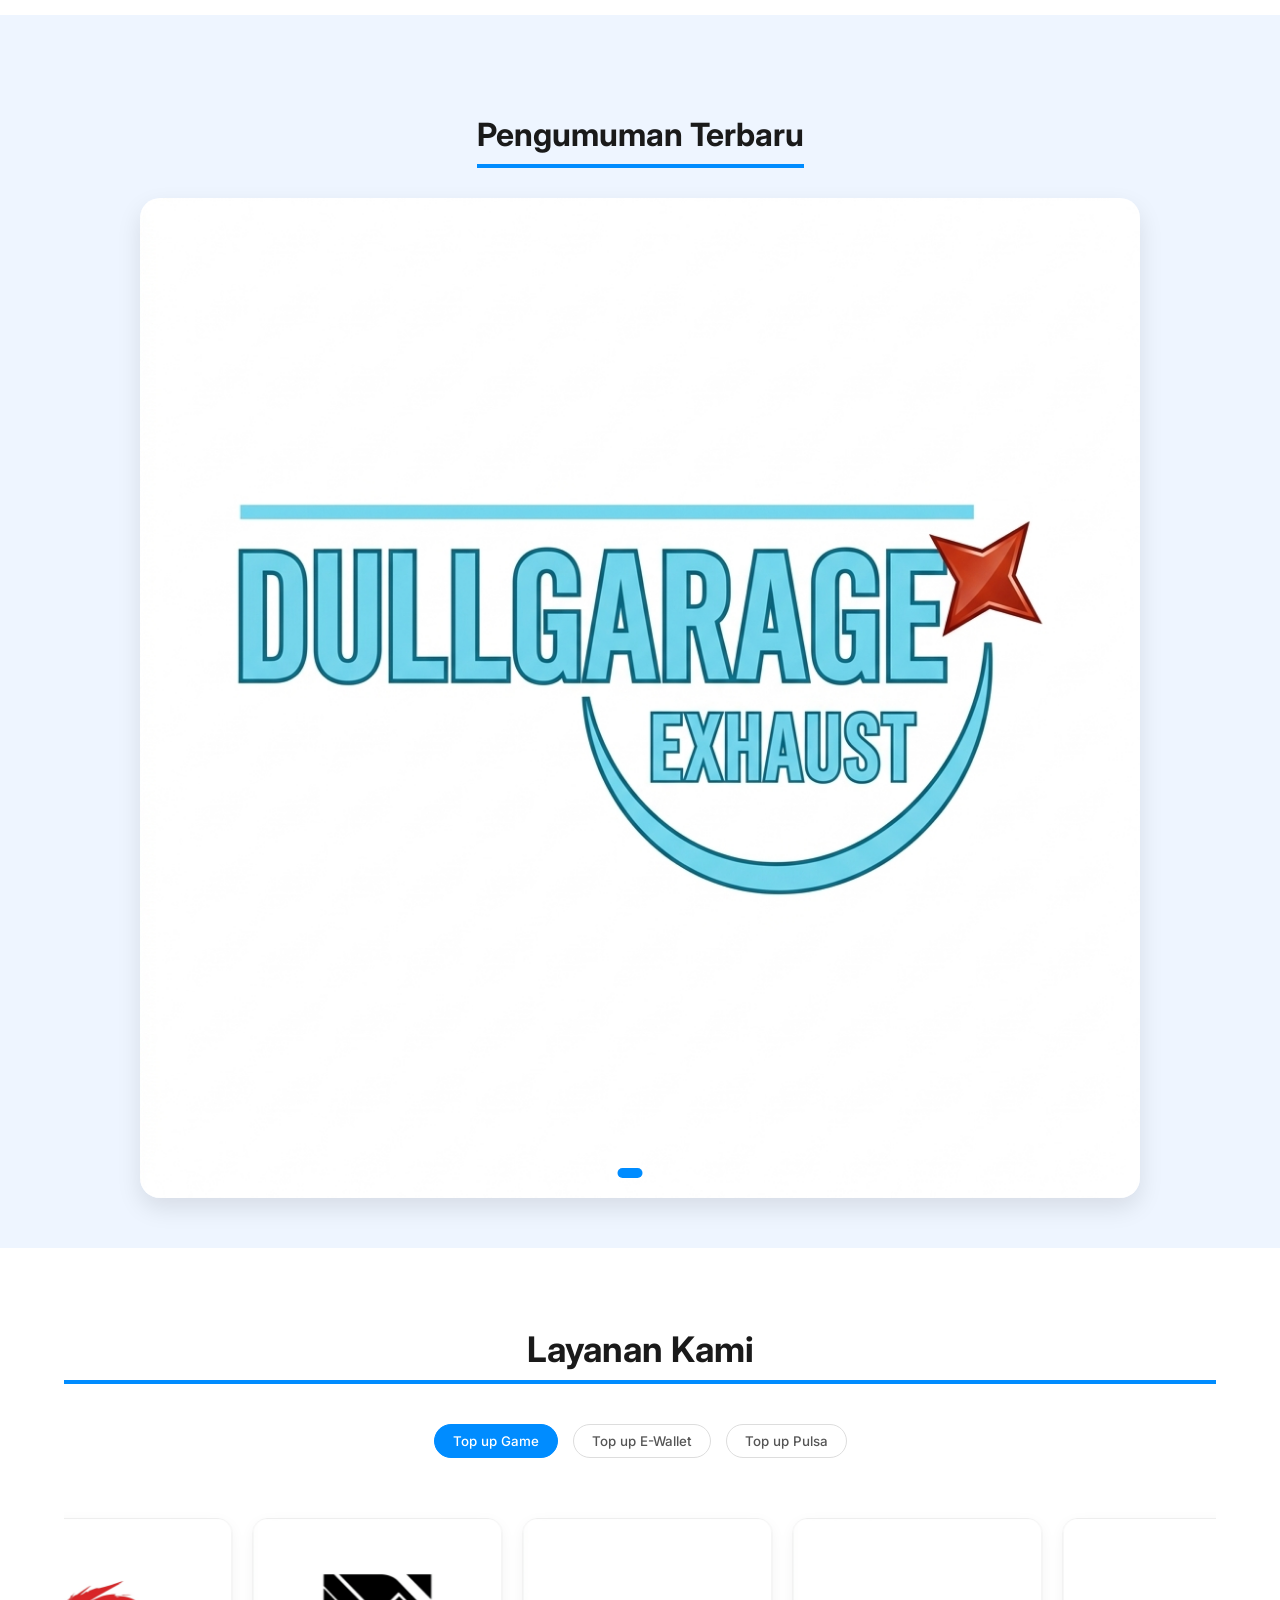
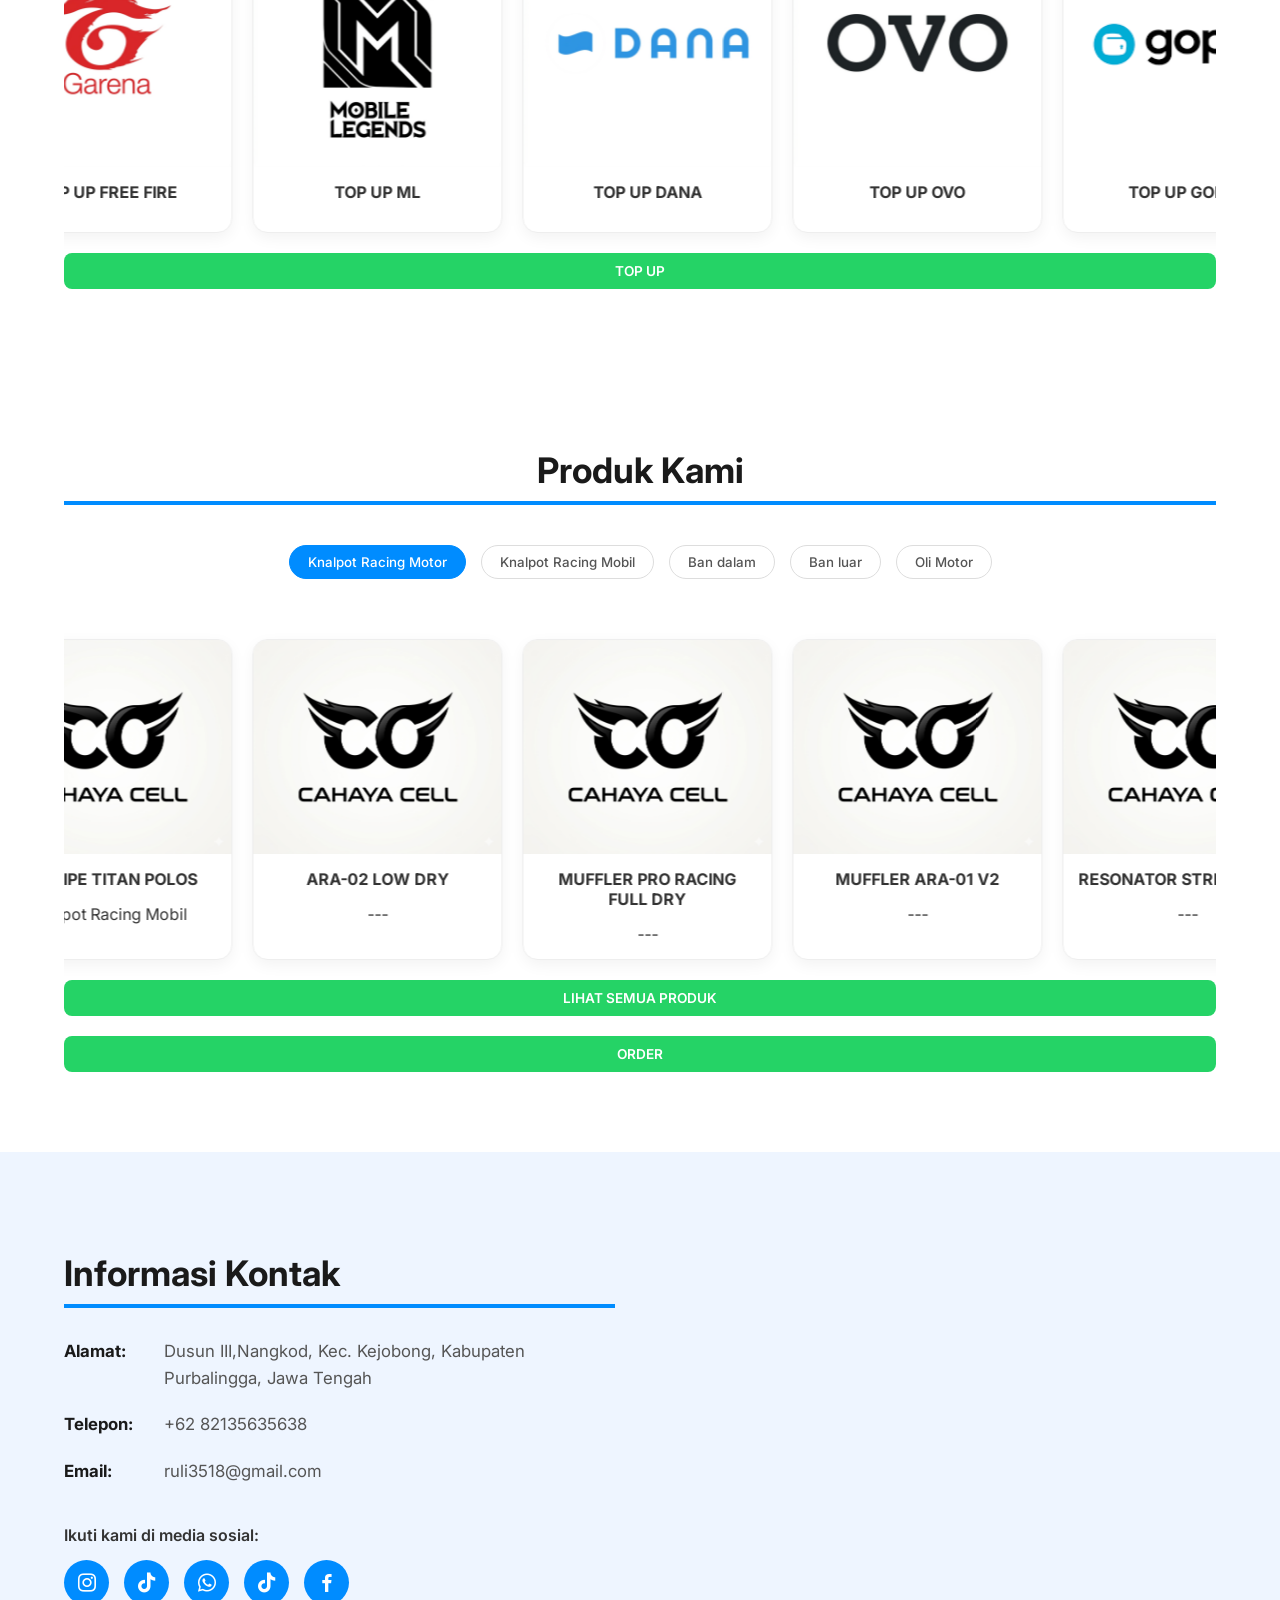
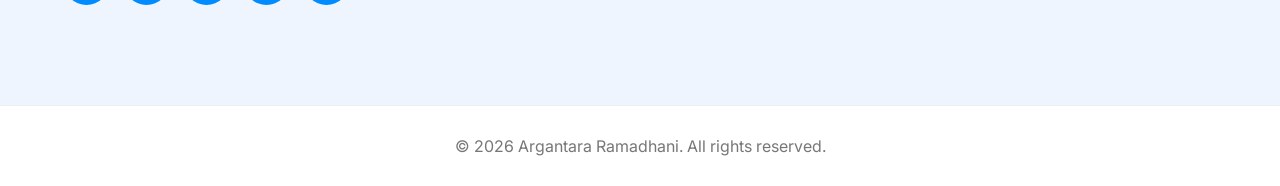
==== commit b95e709b: "Add files via upload" ====
--- a/index.html
+++ b/index.html
@@ -230,7 +230,7 @@
         </div>
 
         <div class="product-slider-container">
-          <div class="product-wrapper" id="productWrapper">
+          <div class="product-wrapper" id="actualProductWrapper">
             <div class="product-card">
               <div class="product-img">
                 <img src="img/logo-cc.png" alt="P1" />
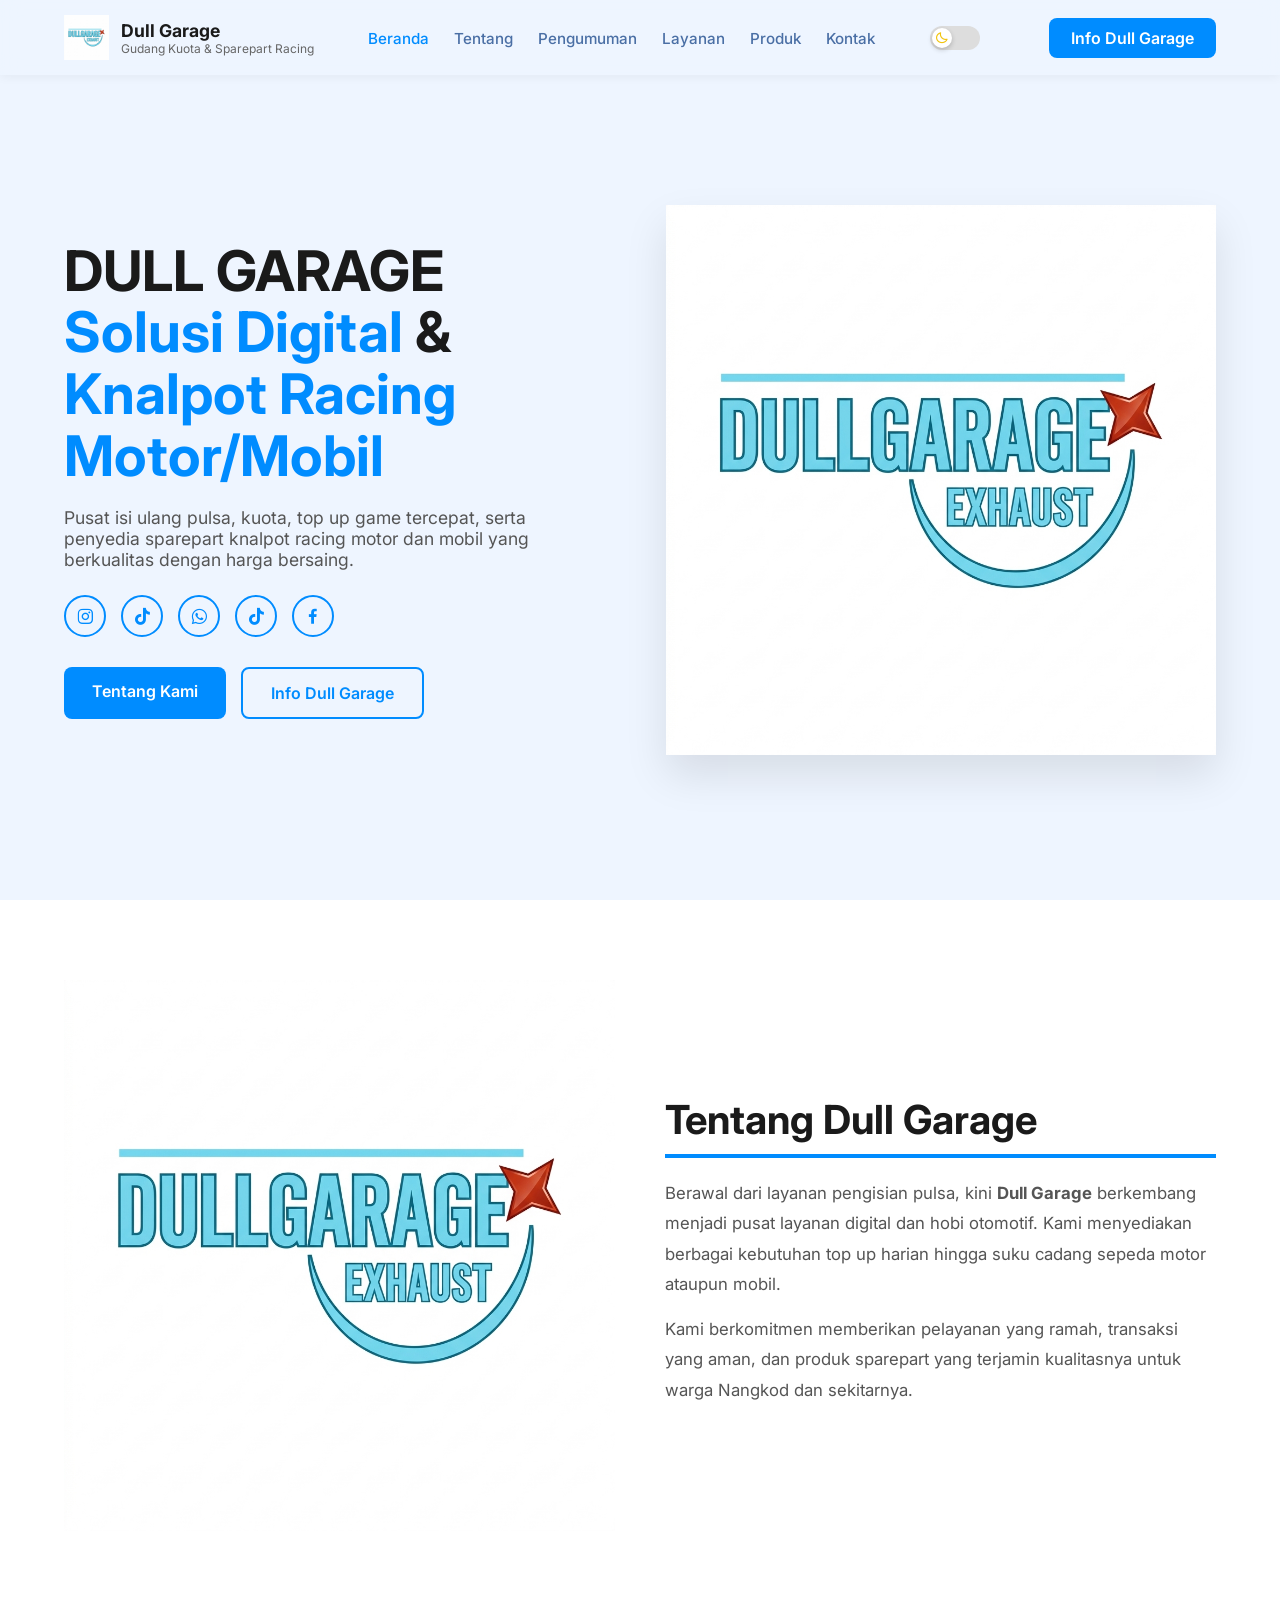
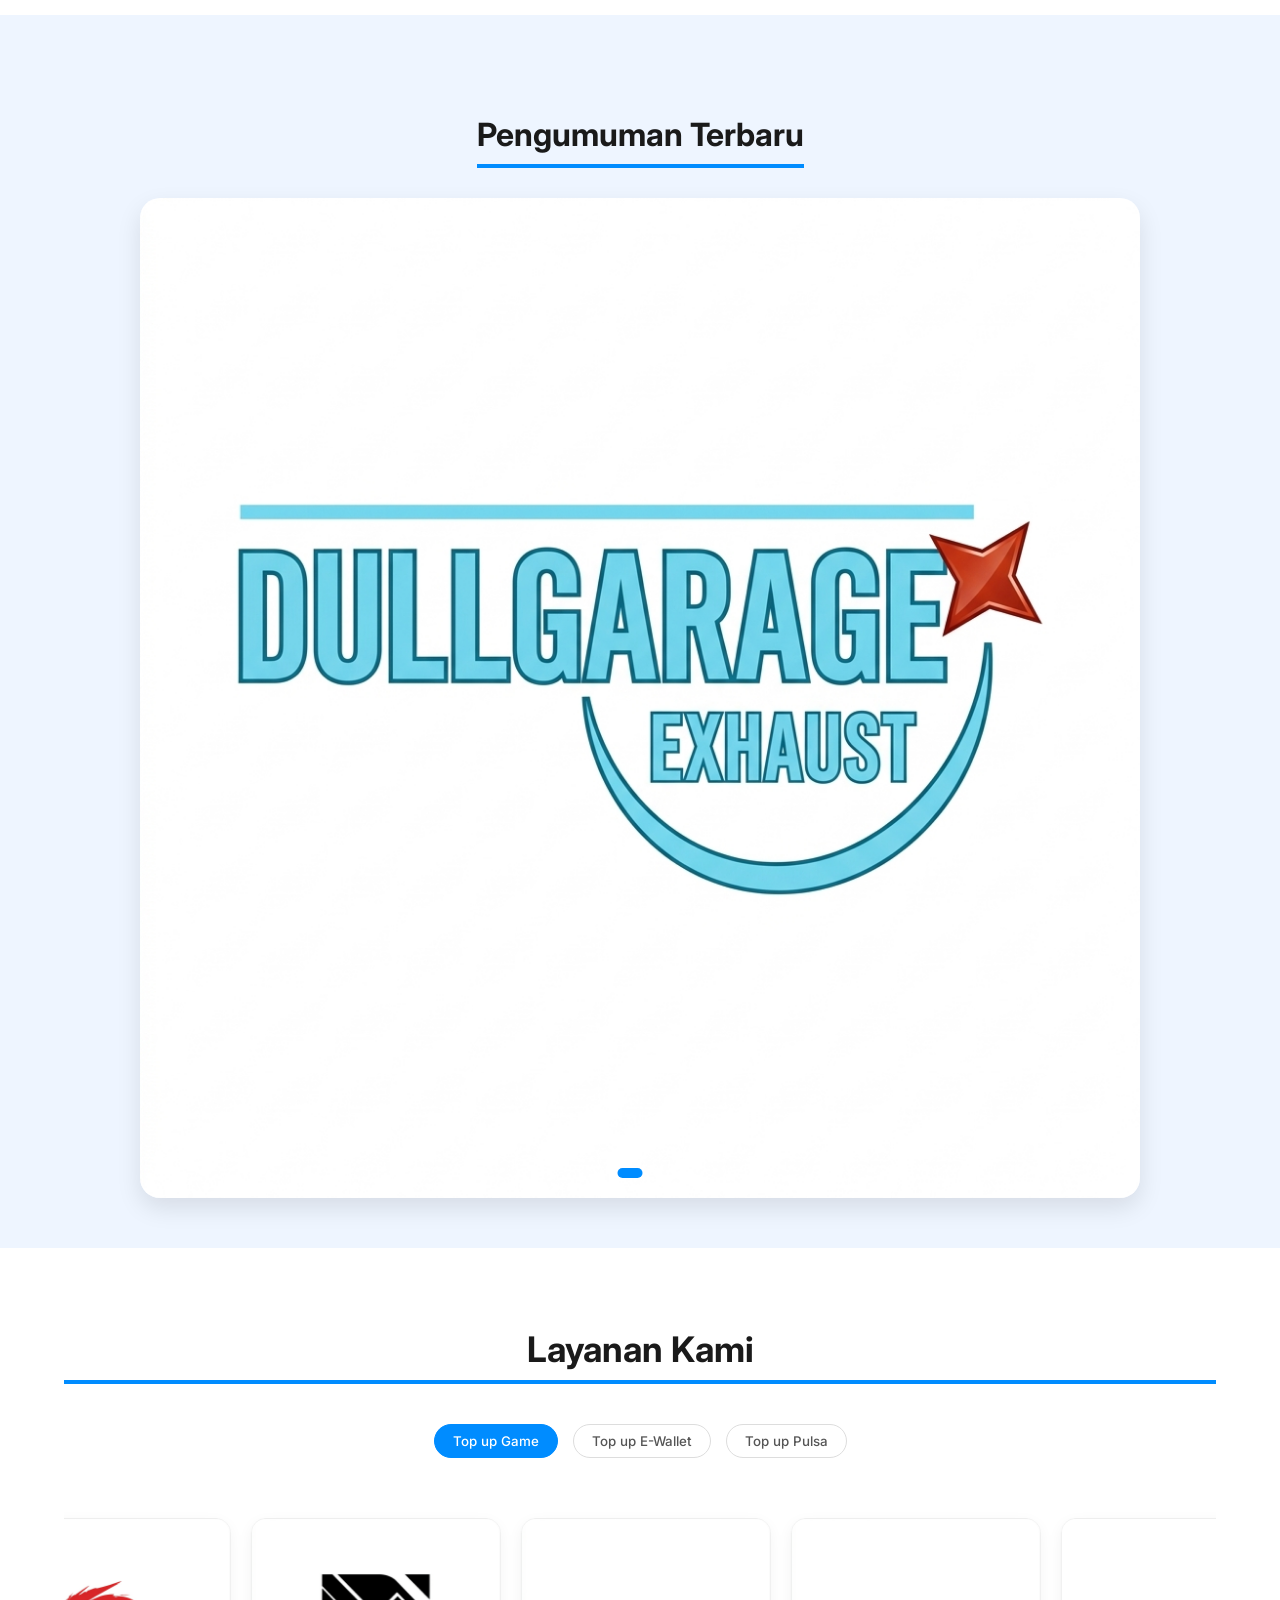
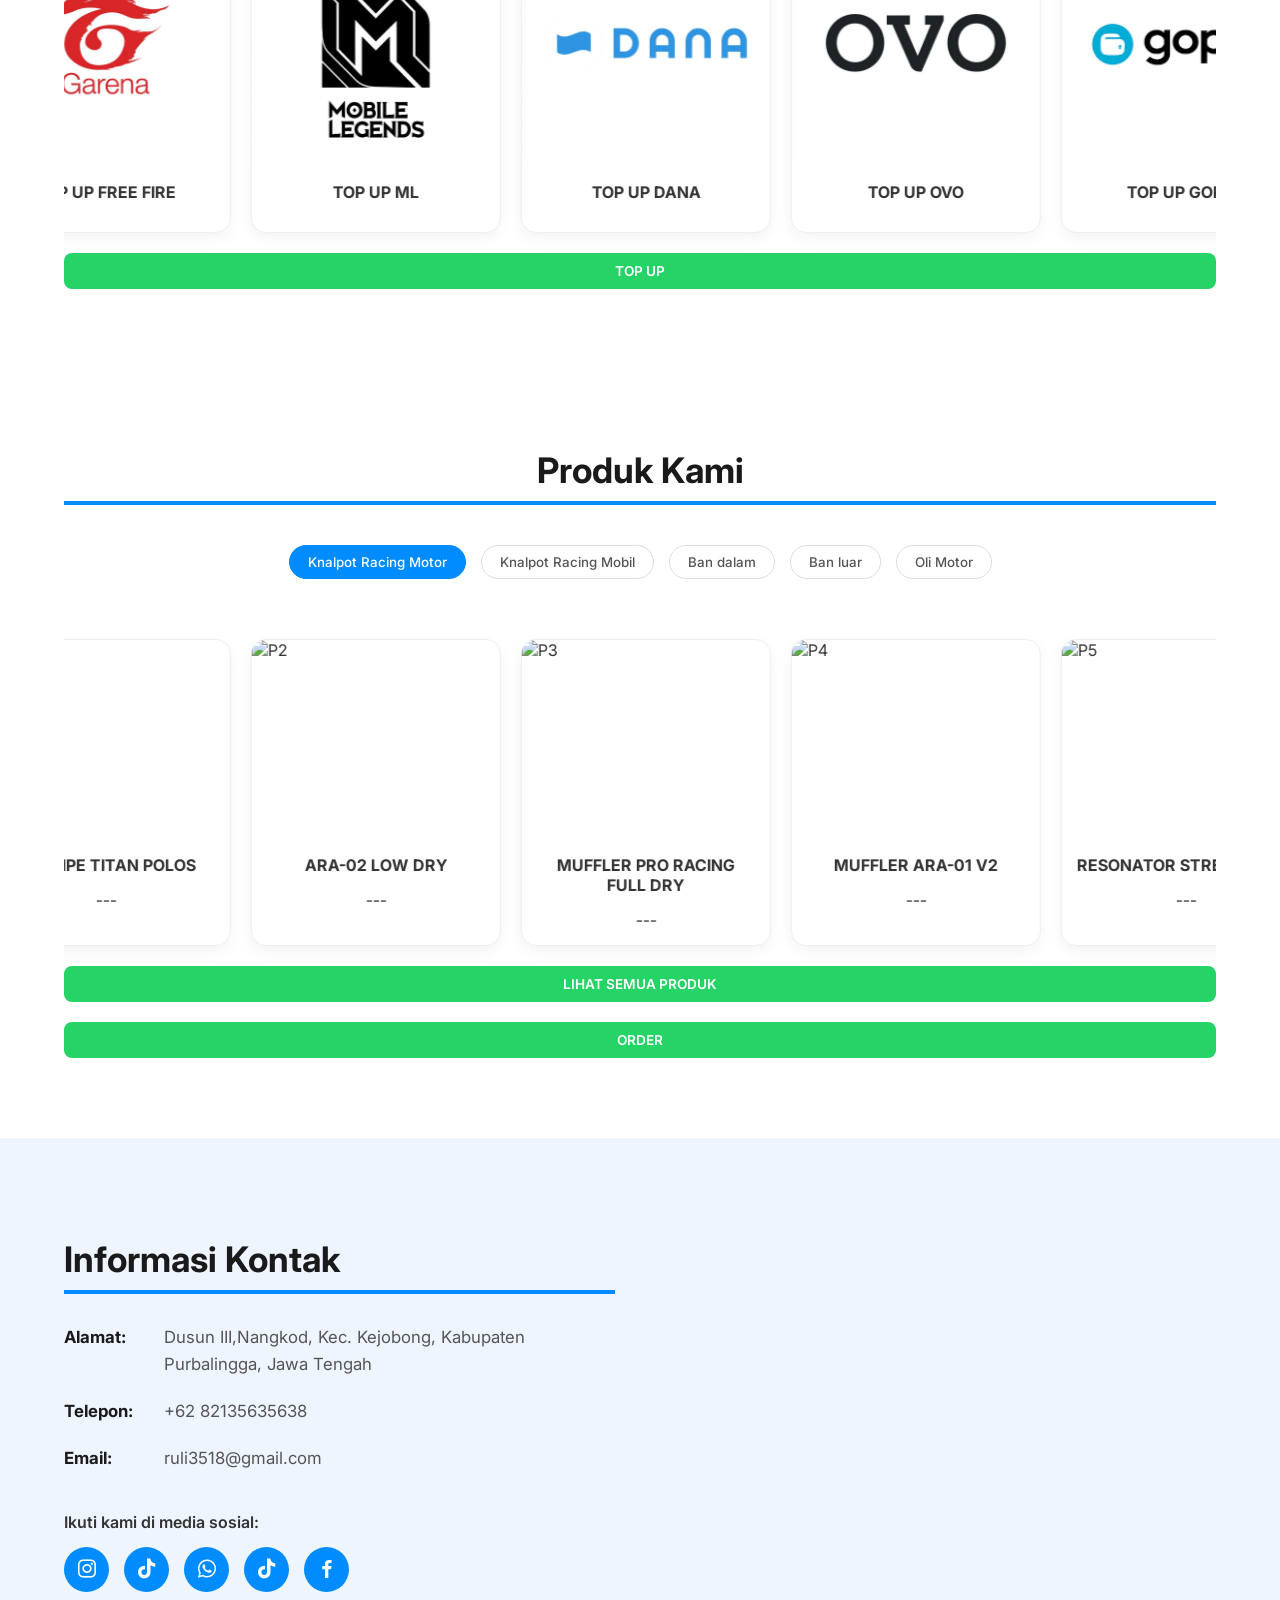
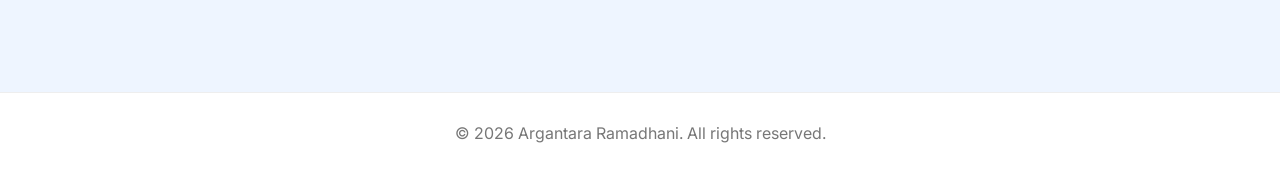
==== commit fc14ef0d: "Update index.html" ====
--- a/index.html
+++ b/index.html
@@ -213,7 +213,7 @@
             </div>
           </div>
         </div>
-        <a href="top-up/top-up.html" class="btn-order">TOP UP</a>
+        <a href="top-up/index.html" class="btn-order">TOP UP</a>
       </section>
 
       <section id="produk" class="products">
@@ -233,19 +233,19 @@
           <div class="product-wrapper" id="actualProductWrapper">
             <div class="product-card">
               <div class="product-img">
-                <img src="img/logo-cc.png" alt="P1" />
+                <img src="img/Knalpot-1.jpeg" alt="P1" />
               </div>
               <div class="product-info">
                 <h4>TAILPIPE TITAN POLOS</h4>
-                <p>Knalpot Racing Mobil</p>
-                <!-- <a href="https://wa.me/6285259497143" class="btn-order"
-                  >Order</a
-                > -->
-              </div>
-            </div>
-            <div class="product-card">
-              <div class="product-img">
-                <img src="img/logo-cc.png" alt="P2" />
+                <p>---</p>
+                <!-- <a href="https://wa.me/6285259497143" class="btn-order"
+                  >Order</a
+                > -->
+              </div>
+            </div>
+            <div class="product-card">
+              <div class="product-img">
+                <img src="img/Knalpot-2.jpeg" alt="P2" />
               </div>
               <div class="product-info">
                 <h4>ARA-02 LOW DRY</h4>
@@ -257,7 +257,7 @@
             </div>
             <div class="product-card">
               <div class="product-img">
-                <img src="img/logo-cc.png" alt="P3" />
+                <img src="img/Knalpot-3.jpeg" alt="P3" />
               </div>
               <div class="product-info">
                 <h4>MUFFLER PRO RACING FULL DRY</h4>
@@ -269,7 +269,7 @@
             </div>
             <div class="product-card">
               <div class="product-img">
-                <img src="img/logo-cc.png" alt="P4" />
+                <img src="img/Knalpot-4.jpeg" alt="P4" />
               </div>
               <div class="product-info">
                 <h4>MUFFLER ARA-01 V2</h4>
@@ -281,7 +281,7 @@
             </div>
             <div class="product-card">
               <div class="product-img">
-                <img src="img/logo-cc.png" alt="P5" />
+                <img src="img/Knalpot-5.jpeg" alt="P5" />
               </div>
               <div class="product-info">
                 <h4>RESONATOR STREAM SOFT</h4>
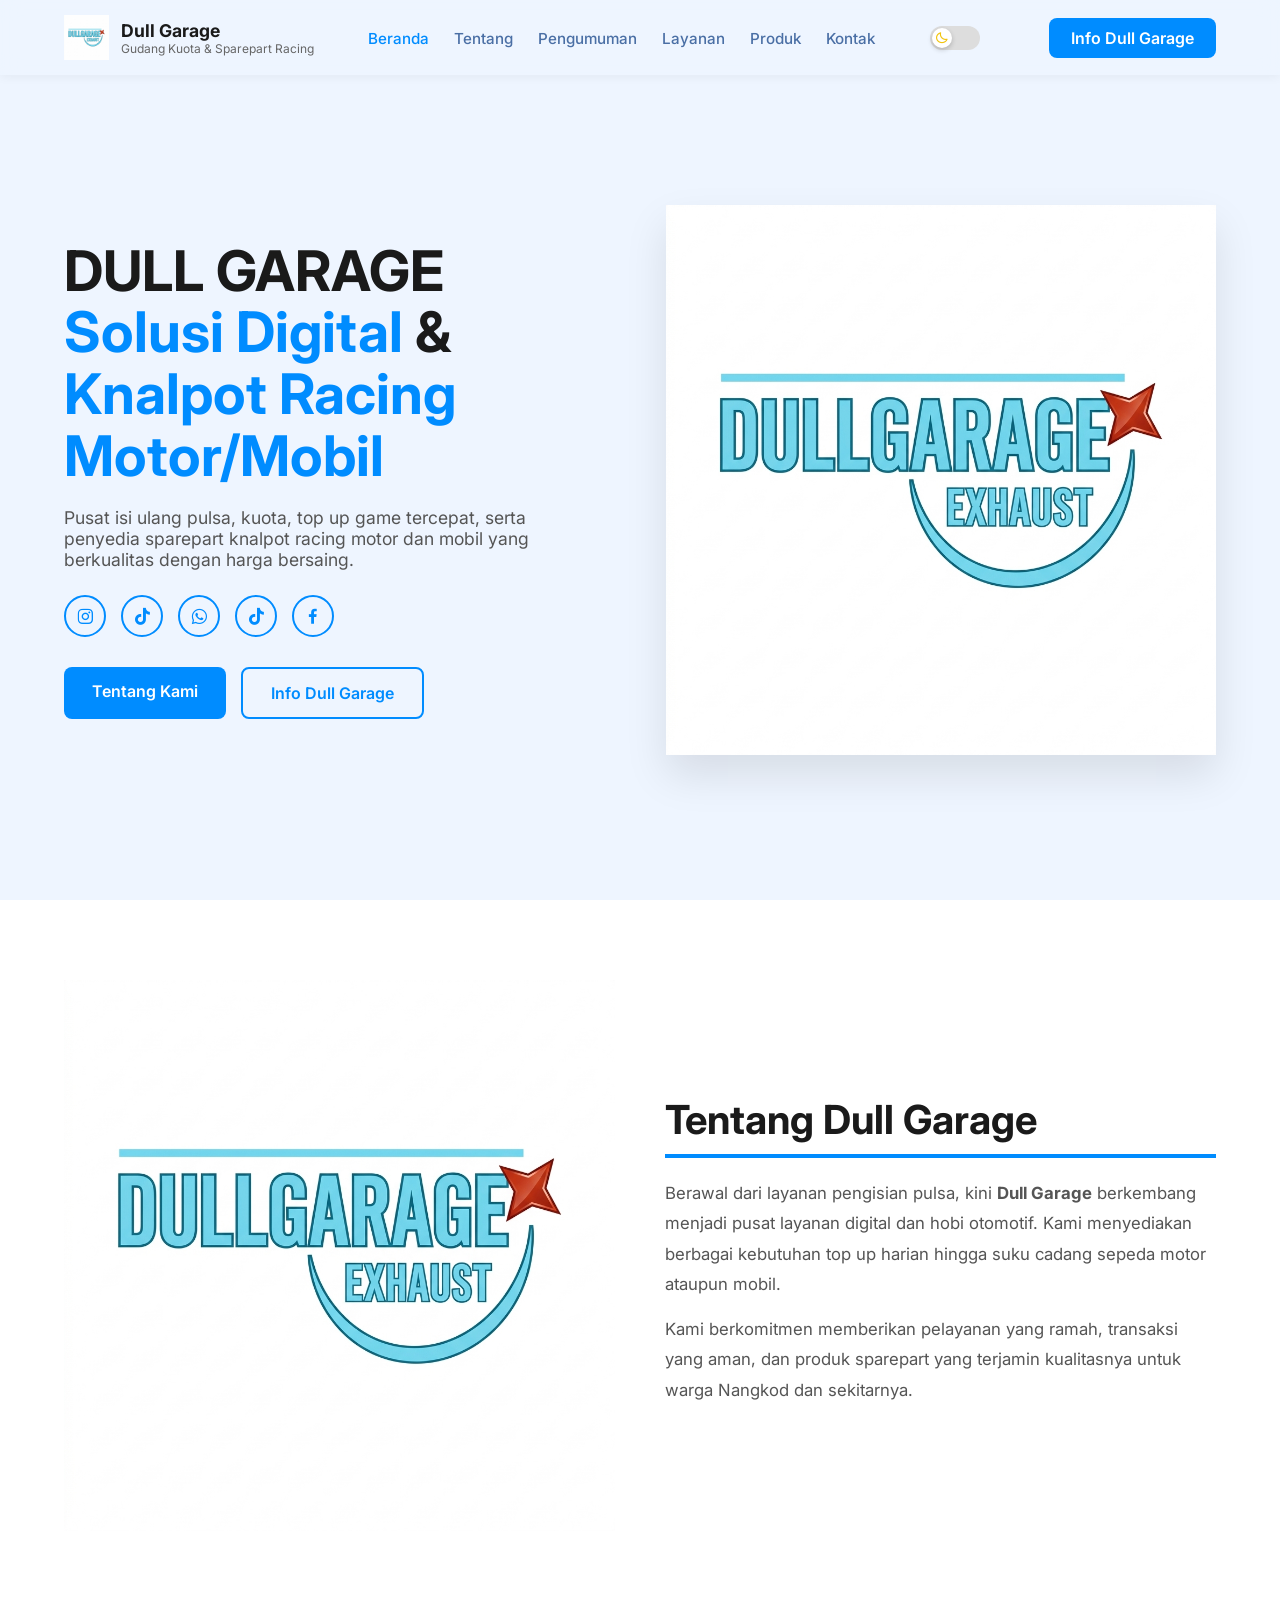
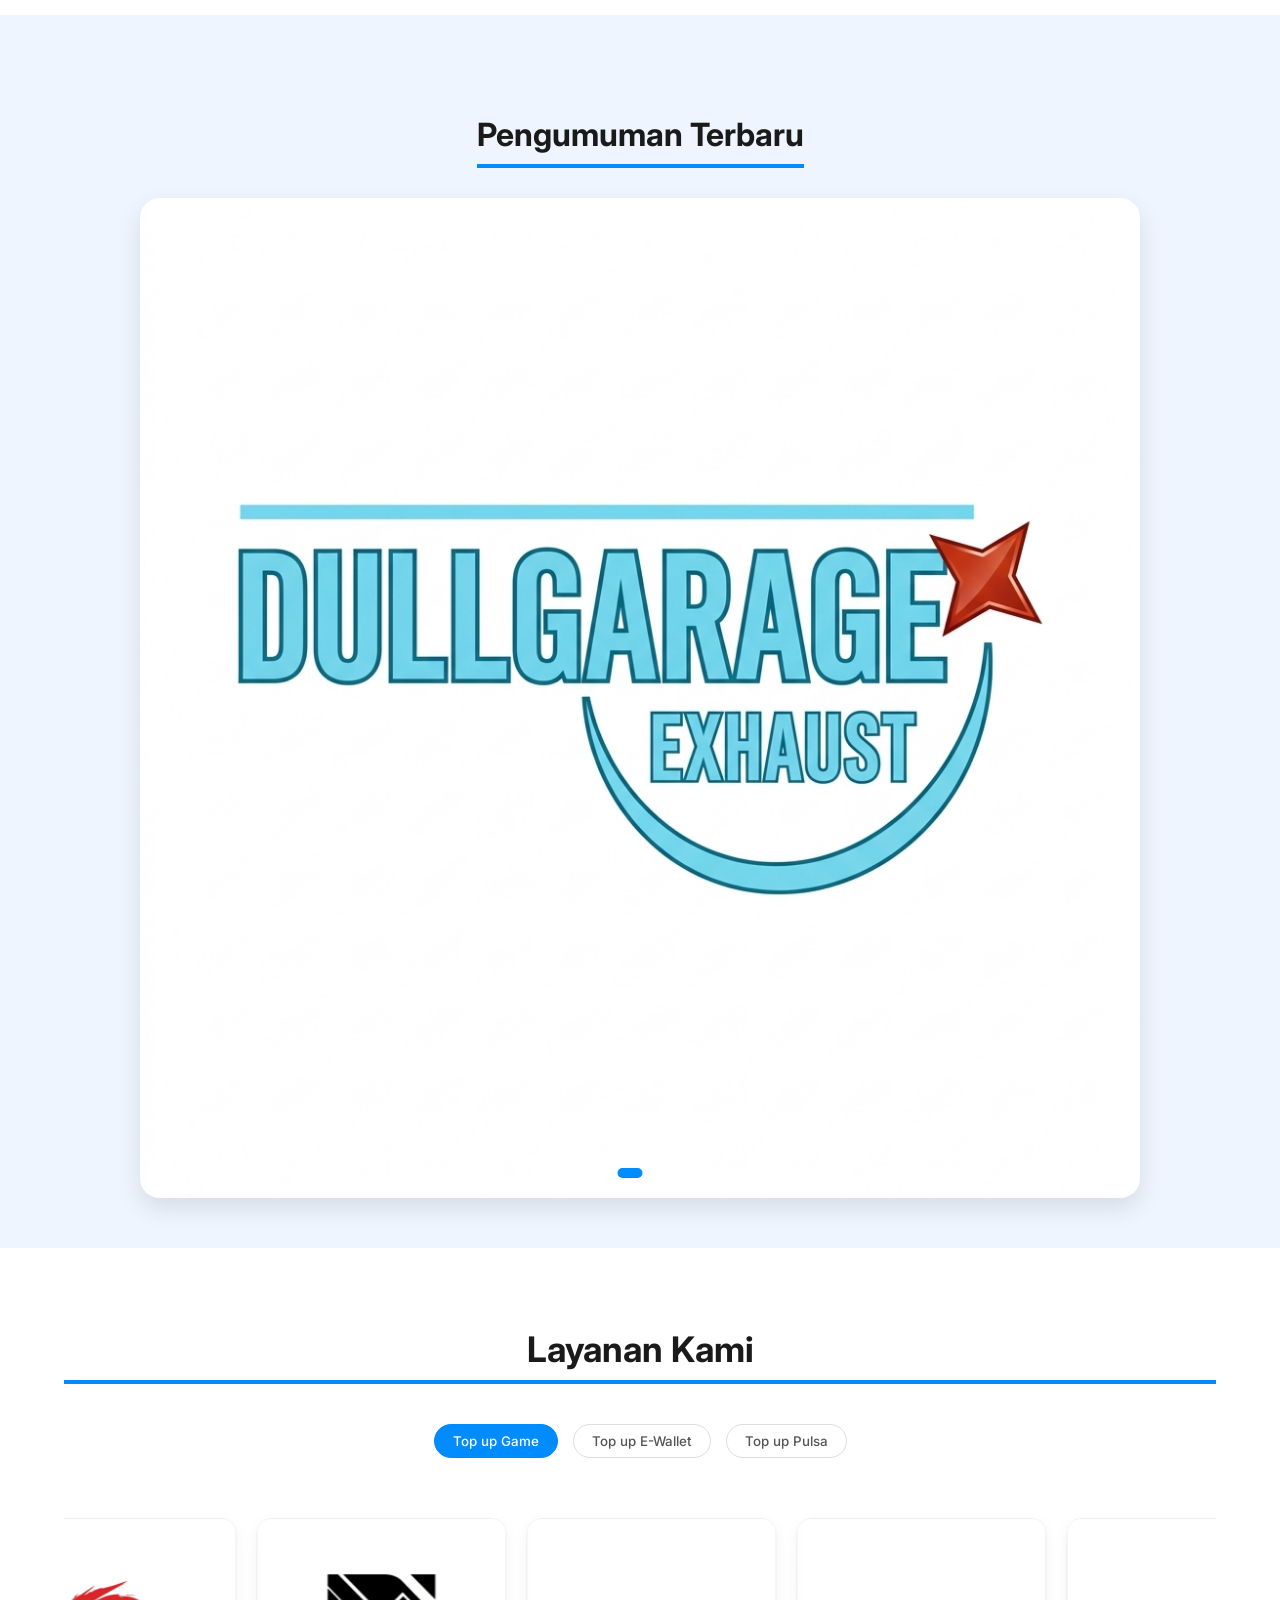
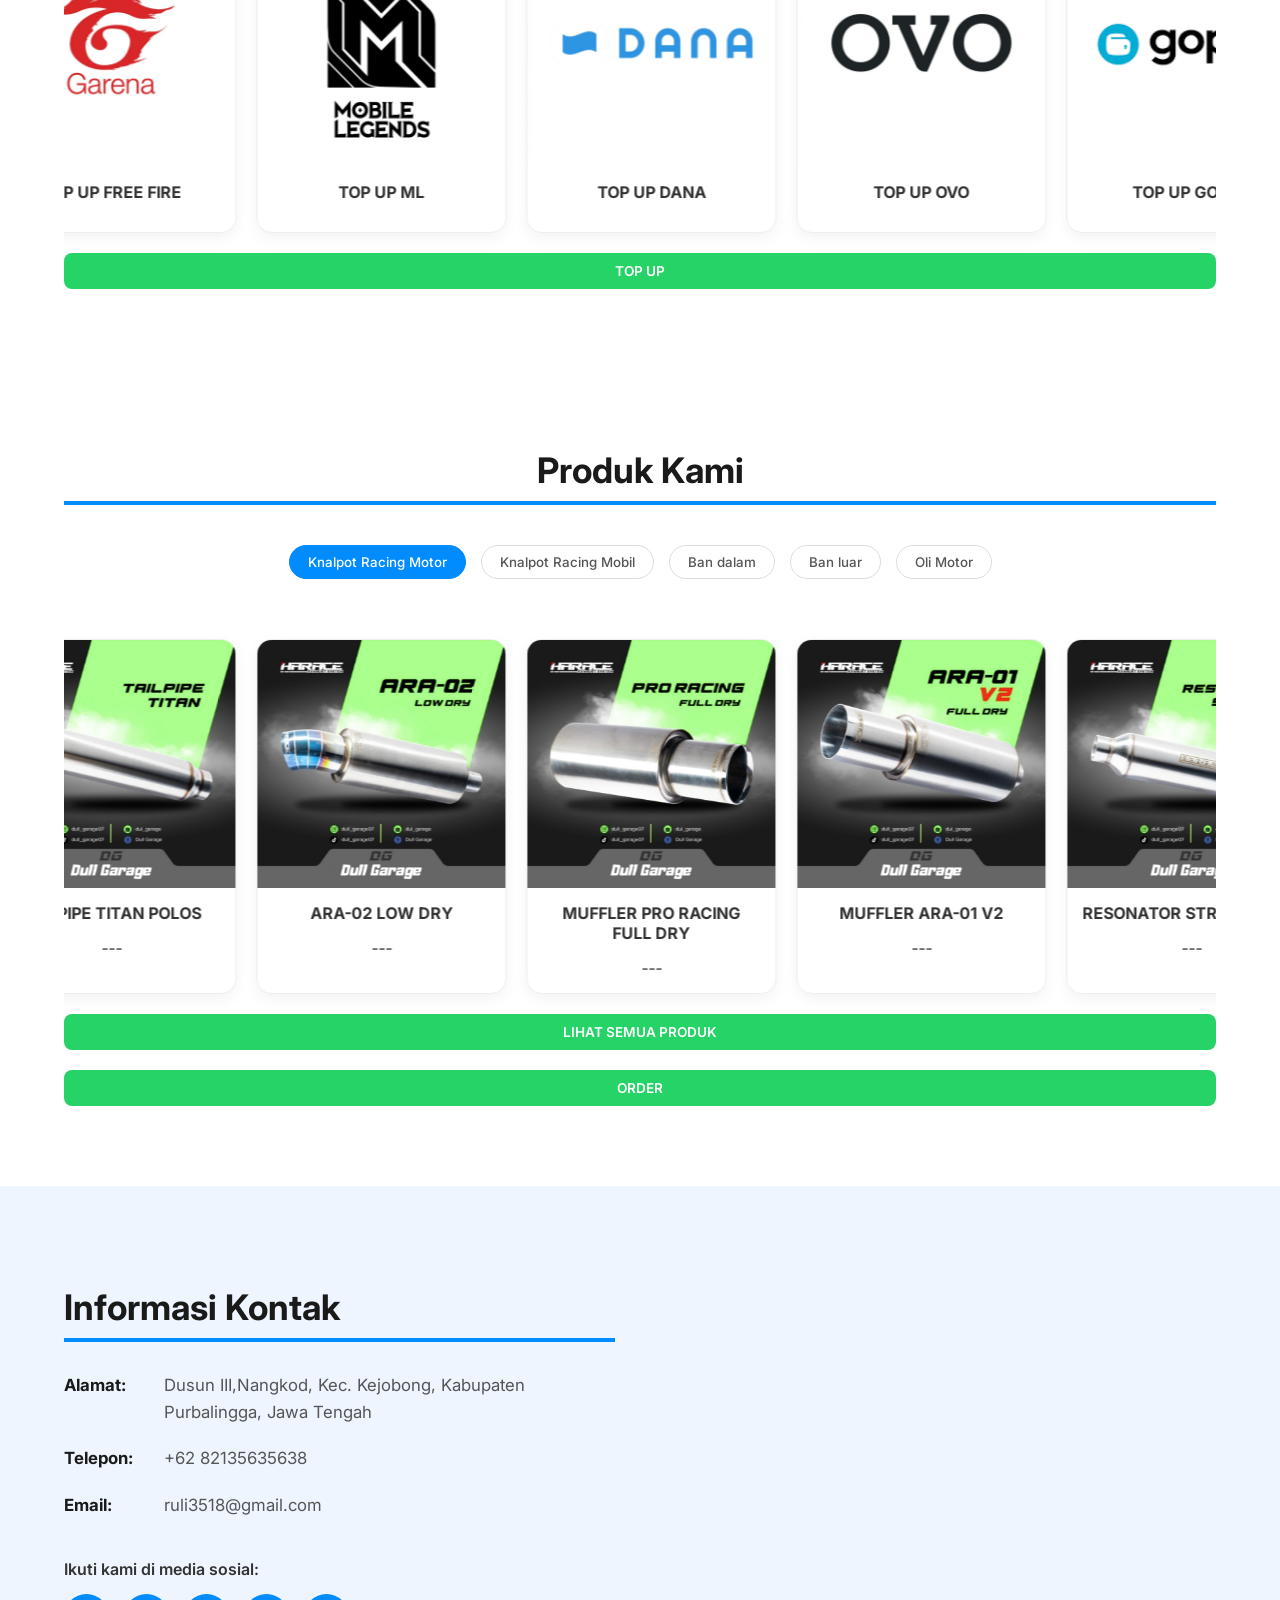
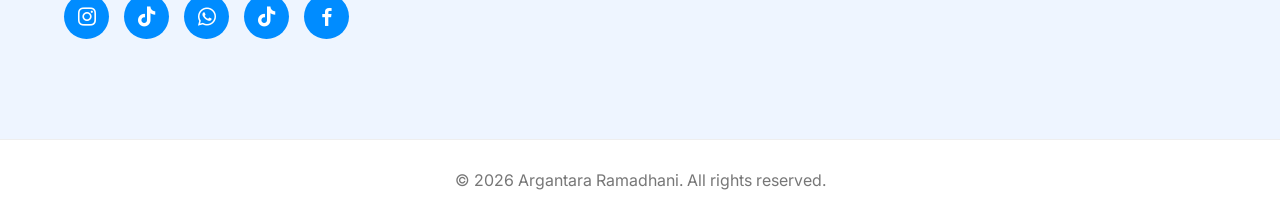
==== commit 3428710d: "Update index.html" ====
--- a/index.html
+++ b/index.html
@@ -293,8 +293,8 @@
             </div>
           </div>
         </div>
-        <a href="produk/list-produk.html" class="btn-order">LIHAT SEMUA PRODUK</a><br>
-        <a href="produk/produk.html" class="btn-order">ORDER</a>
+        <a href="list-produk/index.html" class="btn-order">LIHAT SEMUA PRODUK</a><br>
+        <a href="beli-produk/index.html" class="btn-order">ORDER</a>
       </section>
 
       <section id="kontak" class="contact">
